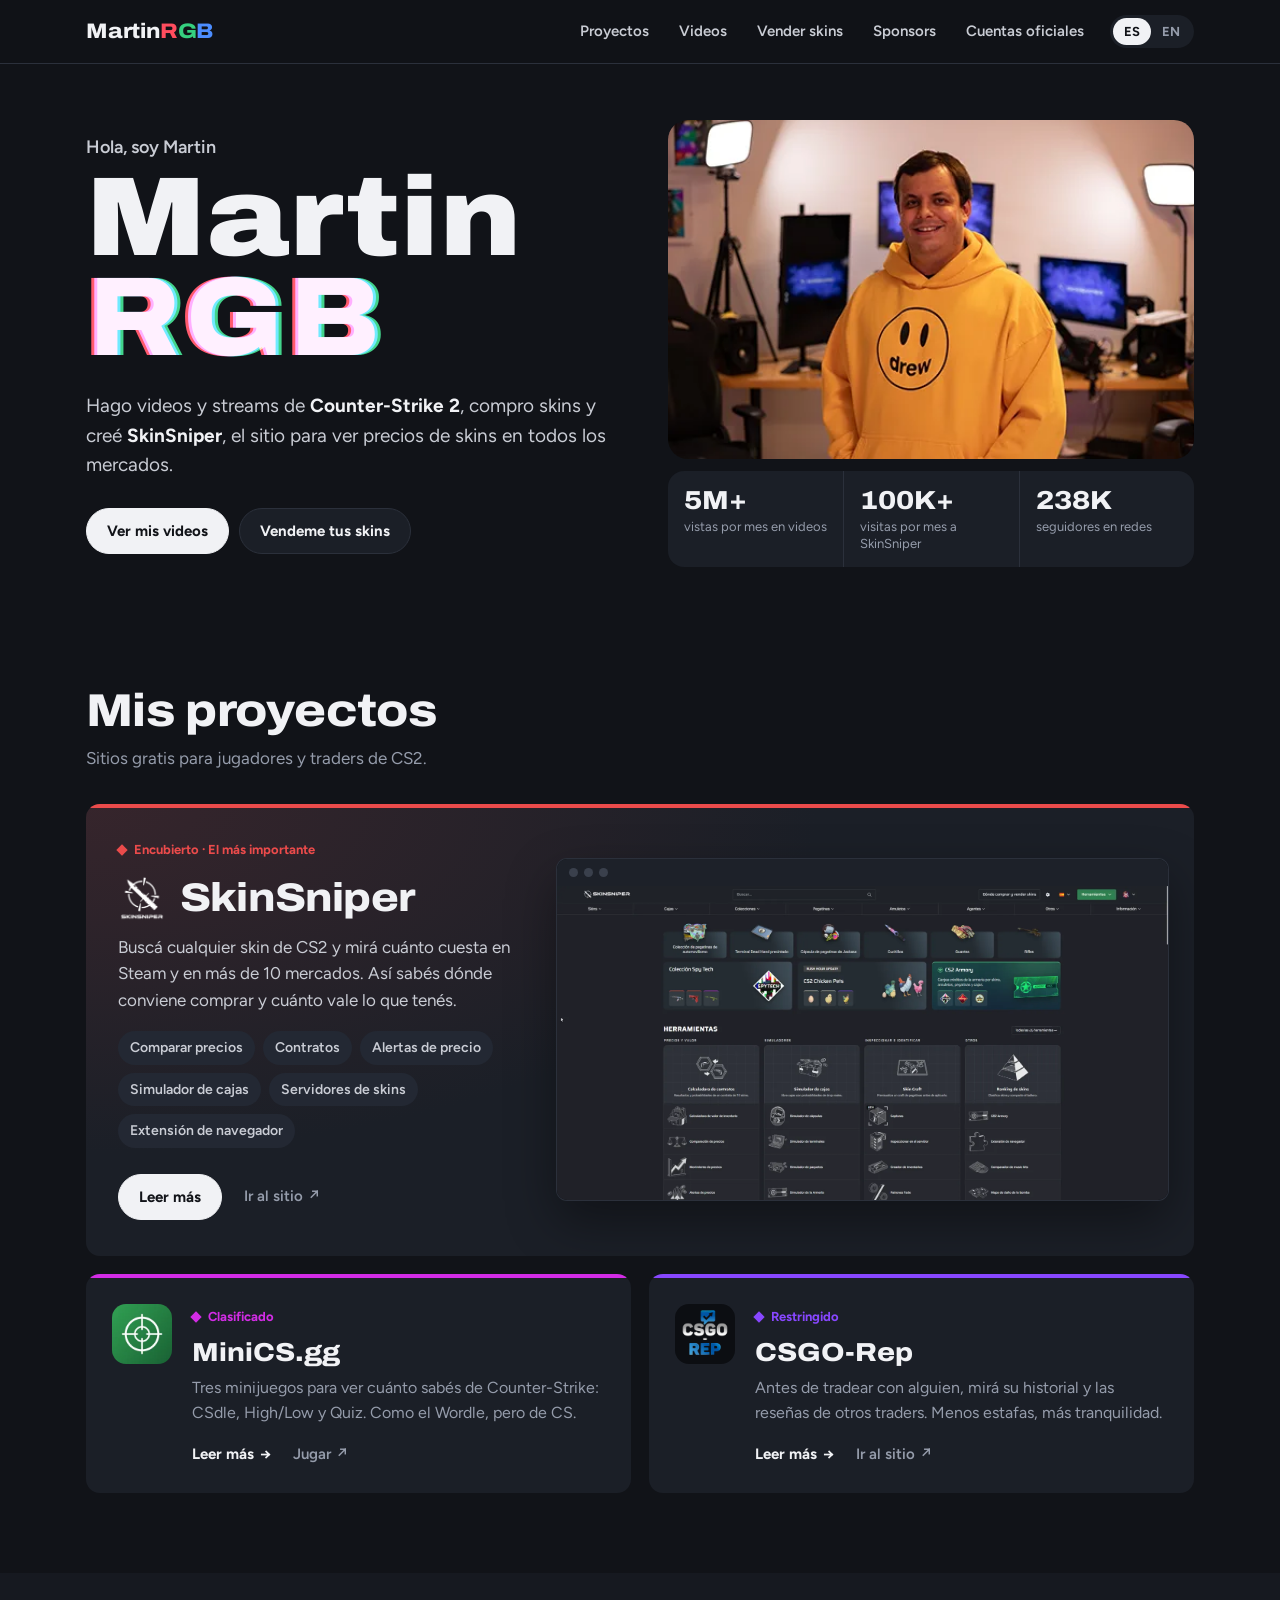
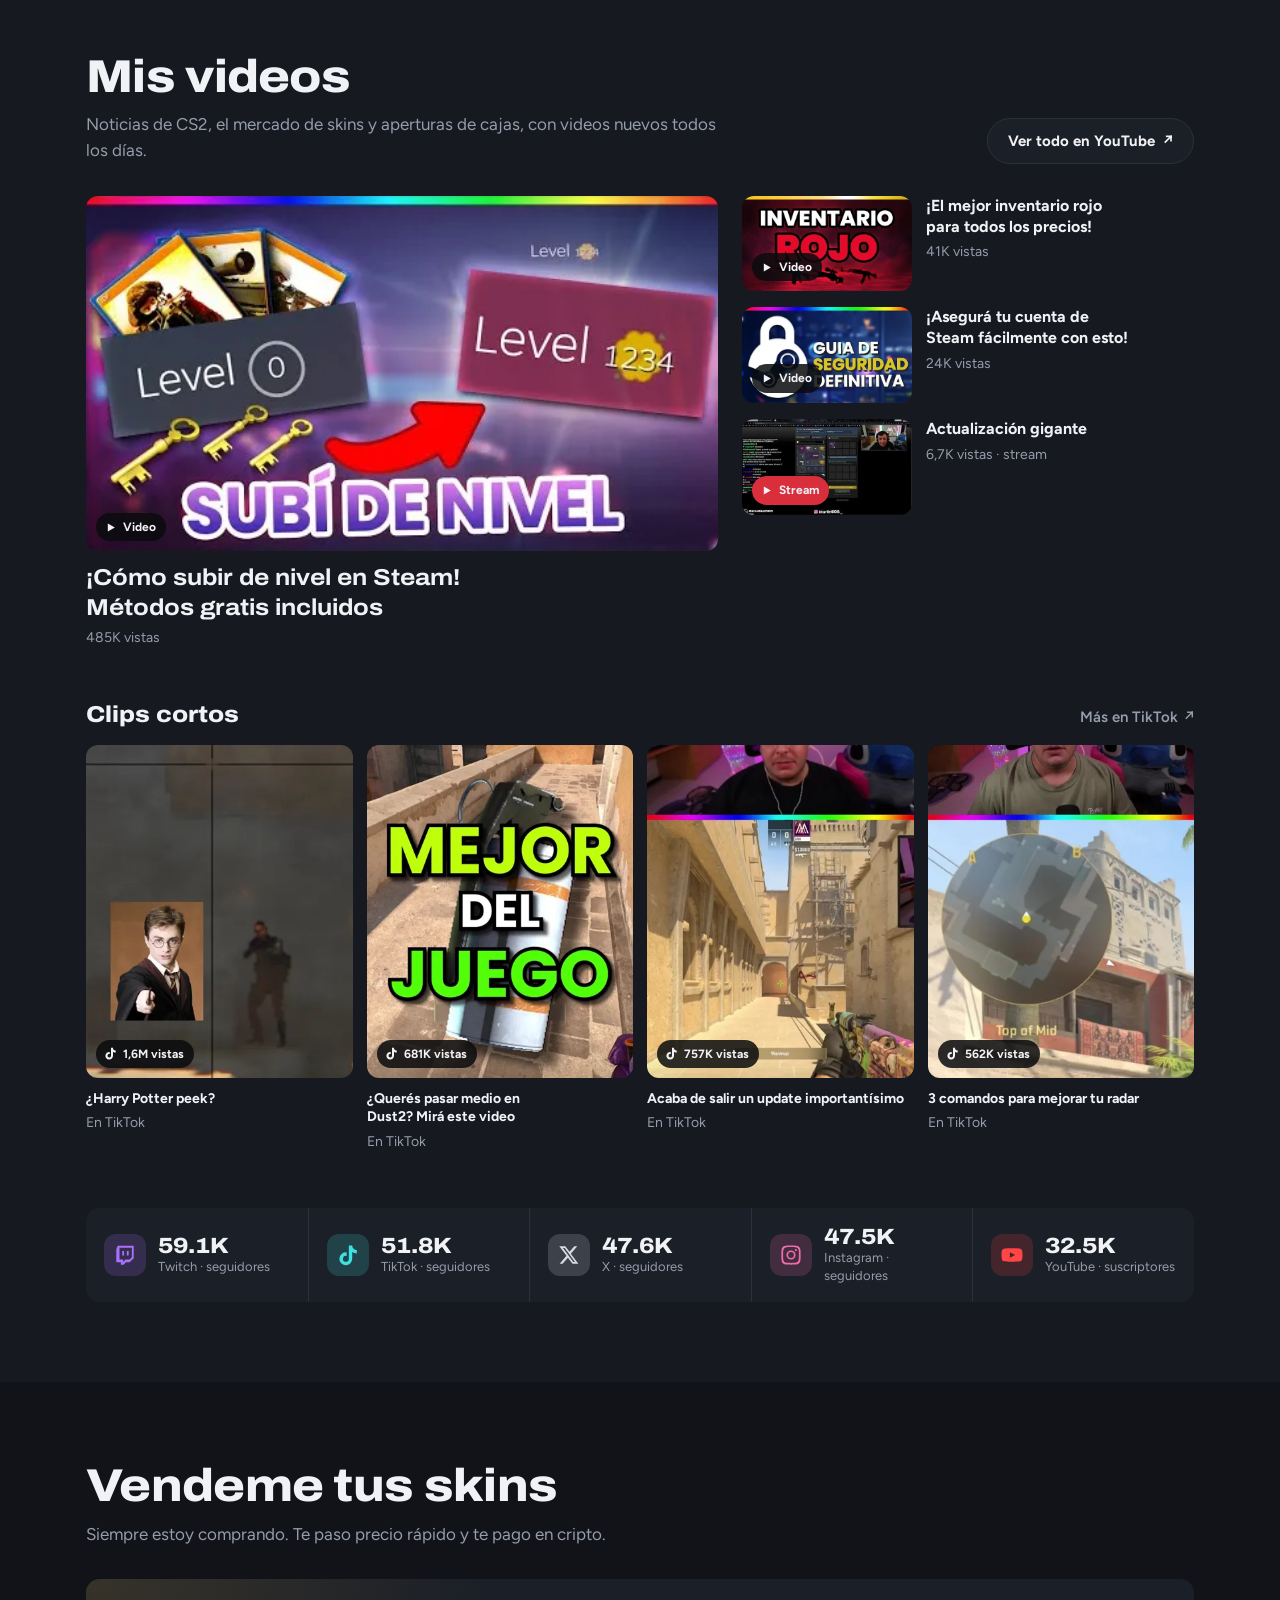
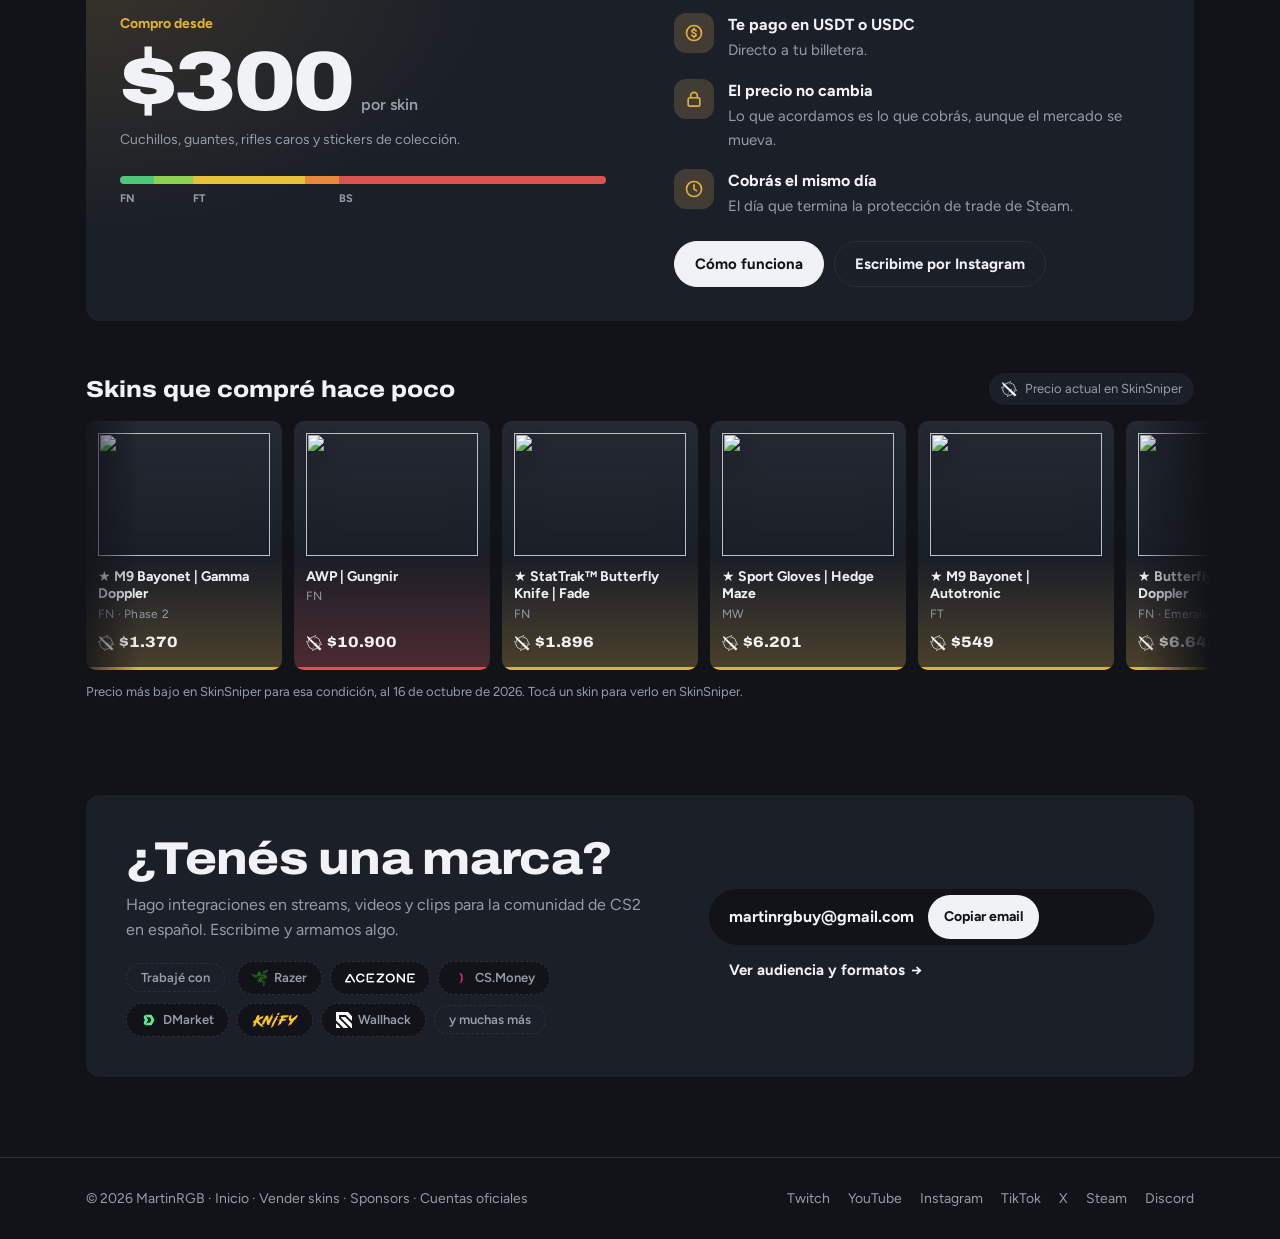
==== index.html @ 9e2c7e98 "Add files via upload" ====
<!doctype html>
<html lang="es">
<head>
<meta charset="utf-8">
<meta name="viewport" content="width=device-width, initial-scale=1, viewport-fit=cover">
<title>MartinRGB</title>
<meta name="title-en" content="MartinRGB">
<link rel="preconnect" href="https://fonts.googleapis.com">
<link rel="preconnect" href="https://fonts.gstatic.com" crossorigin>
<link rel="stylesheet" href="https://fonts.googleapis.com/css2?family=Archivo:wdth,wght@100..125,600..900&family=Figtree:wght@400;500;600;700&display=swap">
<link rel="stylesheet" href="assets/site.css">
<meta name="description" content="MartinRGB: creador de contenido de CS2, fundador de SkinSniper y comprador de skins.">
<link rel="icon" href="favicon.svg" type="image/svg+xml">
<meta property="og:title" content="MartinRGB">
<meta property="og:description" content="MartinRGB: creador de contenido de CS2, fundador de SkinSniper y comprador de skins.">
<meta property="og:image" content="https://martinrgb.com/img/og.jpg">
<meta property="og:type" content="website">
<meta name="theme-color" content="#111318">
</head>
<body>
<header class="site">
  <div class="wrap bar">
    <a class="logo" href="#top" aria-label="MartinRGB"><span>Martin</span><span>R</span><span>G</span><span>B</span></a>
    <nav class="menu" id="menu" aria-label="Menu"><a href="#proyectos"><span class="es">Proyectos</span><span class="en">Projects</span></a><a href="#videos"><span class="es">Videos</span><span class="en">Videos</span></a><a href="vender-skins.html"><span class="es">Vender skins</span><span class="en">Sell skins</span></a><a href="sponsors.html">Sponsors</a><a href="cuentas-oficiales.html"><span class="es">Cuentas oficiales</span><span class="en">Official accounts</span></a></nav>
    <div class="lang" role="group" aria-label="Idioma / Language"><button type="button" data-set="es" aria-pressed="true">ES</button><button type="button" data-set="en" aria-pressed="false">EN</button></div>
    <button type="button" class="burger" aria-controls="menu" aria-expanded="false" aria-label="Menu"><svg viewBox="0 0 24 24" fill="none" stroke="currentColor" stroke-width="2" stroke-linecap="round"><path d="M4 7h16M4 12h16M4 17h16"/></svg></button>
  </div>
</header>
<main id="top">

<div class="wrap hero">
  <div>
    <p class="hello"><span class="es">Hola, soy Martin</span><span class="en">Hi, I&rsquo;m Martin</span></p>
    <h1>Martin<span class="rgb" data-t="RGB">RGB</span></h1>
    <p class="intro"><span class="es">Hago videos y streams de <strong>Counter-Strike 2</strong>, compro skins y creé <strong>SkinSniper</strong>, el sitio para ver precios de skins en todos los mercados.</span><span class="en">I make <strong>Counter-Strike 2</strong> videos and streams, buy skins, and created <strong>SkinSniper</strong>, the site to check skin prices across every marketplace.</span></p>
    <div class="cta">
      <a class="btn primary" href="#videos"><span class="es">Ver mis videos</span><span class="en">Watch my videos</span></a>
      <a class="btn" href="vender-skins.html"><span class="es">Vendeme tus skins</span><span class="en">Sell me your skins</span></a>
    </div>
  </div>
  <div class="photo">
    <img src="img/martin.webp" alt="Martin" width="489" height="339">
    <div class="photo-stats">
      <div><b data-count="monthlyViews" data-plus>5M+</b><span><span class="es">vistas por mes en videos</span><span class="en">video views a month</span></span></div>
      <div><b data-count="monthlyVisits" data-plus>100K+</b><span><span class="es">visitas por mes a SkinSniper</span><span class="en">SkinSniper visits a month</span></span></div>
      <div><b data-count="total">238K</b><span><span class="es">seguidores en redes</span><span class="en">followers on socials</span></span></div>
    </div>
  </div>
</div>

<section id="proyectos">
  <div class="wrap">
    <div class="sec-head"><div><h2><span class="es">Mis proyectos</span><span class="en">My projects</span></h2><p><span class="es">Sitios gratis para jugadores y traders de CS2.</span><span class="en">Free sites for CS2 players and traders.</span></p></div></div>
    <div class="projects">
      <article class="item featured">
        <div class="copy">
          <span class="rarity"><span class="es">Encubierto · El más importante</span><span class="en">Covert · The big one</span></span>
          <div class="head"><img src="img/skinsniper-logo.webp" alt="" width="48" height="48"><h3>SkinSniper</h3></div>
          <p><span class="es">Buscá cualquier skin de CS2 y mirá cuánto cuesta en Steam y en más de 10 mercados. Así sabés dónde conviene comprar y cuánto vale lo que tenés.</span><span class="en">Look up any CS2 skin and see what it costs on Steam and 10+ marketplaces. Know where to buy and what your items are worth.</span></p>
          <ul class="chips">
            <li><span class="es">Comparar precios</span><span class="en">Compare prices</span></li>
            <li><span class="es">Contratos</span><span class="en">Trade-ups</span></li>
            <li><span class="es">Alertas de precio</span><span class="en">Price alerts</span></li>
            <li><span class="es">Simulador de cajas</span><span class="en">Case simulator</span></li>
            <li><span class="es">Servidores de skins</span><span class="en">Skin servers</span></li>
            <li><span class="es">Extensión de navegador</span><span class="en">Browser extension</span></li>
          </ul>
          <div class="links">
            <a class="btn primary" href="skinsniper.html"><span class="es">Leer más</span><span class="en">Read more</span></a>
            <a class="go dim" href="https://skinsniper.com" target="_blank" rel="noopener"><span class="es">Ir al sitio</span><span class="en">Visit site</span> ↗</a>
          </div>
        </div>
        <div class="shot"><div class="frame"><div class="dots"><i></i><i></i><i></i></div><img src="img/skinsniper-home.webp" alt="SkinSniper" width="1600" height="823"></div></div>
      </article>
      <div class="pair">
        <article class="item small classified">
          <div class="icon"><img src="img/minics-logo.webp" alt="MiniCS"></div>
          <div>
            <span class="rarity"><span class="es">Clasificado</span><span class="en">Classified</span></span>
            <h3>MiniCS.gg</h3>
            <p><span class="es">Tres minijuegos para ver cuánto sabés de Counter-Strike: CSdle, High/Low y Quiz. Como el Wordle, pero de CS.</span><span class="en">Three minigames to test how well you know Counter-Strike: CSdle, High/Low and Quiz. Like Wordle, but for CS.</span></p>
            <div class="links"><a class="go" href="minics.html"><span class="es">Leer más</span><span class="en">Read more</span> →</a><a class="go dim" href="https://minics.gg" target="_blank" rel="noopener"><span class="es">Jugar</span><span class="en">Play</span> ↗</a></div>
          </div>
        </article>
        <article class="item small restricted">
          <div class="icon dark"><img src="img/csgorep-logo.webp" alt="CSGO-Rep"></div>
          <div>
            <span class="rarity"><span class="es">Restringido</span><span class="en">Restricted</span></span>
            <h3>CSGO-Rep</h3>
            <p><span class="es">Antes de tradear con alguien, mirá su historial y las reseñas de otros traders. Menos estafas, más tranquilidad.</span><span class="en">Before trading with someone, check their history and reviews from other traders. Fewer scams, more peace of mind.</span></p>
            <div class="links"><a class="go" href="csgo-rep.html"><span class="es">Leer más</span><span class="en">Read more</span> →</a><a class="go dim" href="https://csgo-rep.com" target="_blank" rel="noopener"><span class="es">Ir al sitio</span><span class="en">Visit site</span> ↗</a></div>
          </div>
        </article>
      </div>
    </div>
  </div>
</section>

<section id="videos" class="band">
  <div class="wrap">
    <div class="sec-head">
      <div><h2><span class="es">Mis videos</span><span class="en">My videos</span></h2><p><span class="es">Noticias de CS2, el mercado de skins y aperturas de cajas, con videos nuevos todos los días.</span><span class="en">CS2 news, the skin market and case openings, with new videos every day.</span></p></div>
      <a class="btn" href="https://youtube.com/@MartinRGB" target="_blank" rel="noopener"><span class="es">Ver todo en YouTube</span><span class="en">See all on YouTube</span> ↗</a>
    </div>
    <div class="videos">
      <a class="video big" href="https://www.youtube.com/watch?v=3_t7EkHR9UE" target="_blank" rel="noopener">
  <div class="thumb"><img src="img/videos/3_t7EkHR9UE.webp" alt="" loading="lazy"><span class="play"><svg viewBox="0 0 24 24" aria-hidden="true"><path d="M7 4.5v15l13-7.5z"/></svg><span class="es">Video</span><span class="en">Video</span></span></div>
  <div><h3><span class="es">¡Cómo subir de nivel en Steam! Métodos gratis incluidos</span><span class="en">How to level up on Steam! Free methods included</span></h3><div class="meta"><span class="es">485K vistas</span><span class="en">485K views</span></div></div>
</a>
      <div class="vlist">
        <a class="video" href="https://www.youtube.com/watch?v=ogH5IRtcX2U" target="_blank" rel="noopener">
  <div class="thumb"><img src="img/videos/ogH5IRtcX2U.webp" alt="" loading="lazy"><span class="play"><svg viewBox="0 0 24 24" aria-hidden="true"><path d="M7 4.5v15l13-7.5z"/></svg><span class="es">Video</span><span class="en">Video</span></span></div>
  <div><h3><span class="es">¡El mejor inventario rojo para todos los precios!</span><span class="en">The best red inventory for every budget!</span></h3><div class="meta"><span class="es">41K vistas</span><span class="en">41K views</span></div></div>
</a>
        <a class="video" href="https://www.youtube.com/watch?v=T8ytL6RUuYA" target="_blank" rel="noopener">
  <div class="thumb"><img src="img/videos/T8ytL6RUuYA.webp" alt="" loading="lazy"><span class="play"><svg viewBox="0 0 24 24" aria-hidden="true"><path d="M7 4.5v15l13-7.5z"/></svg><span class="es">Video</span><span class="en">Video</span></span></div>
  <div><h3><span class="es">¡Asegurá tu cuenta de Steam fácilmente con esto!</span><span class="en">Secure your Steam account easily with this!</span></h3><div class="meta"><span class="es">24K vistas</span><span class="en">24K views</span></div></div>
</a>
        <a class="video" href="https://www.youtube.com/watch?v=Z_g3XoLuF-o" target="_blank" rel="noopener">
  <div class="thumb"><img src="img/videos/Z_g3XoLuF-o.webp" alt="" loading="lazy"><span class="play live"><svg viewBox="0 0 24 24" aria-hidden="true"><path d="M7 4.5v15l13-7.5z"/></svg><span class="es">Stream</span><span class="en">Stream</span></span></div>
  <div><h3><span class="es">Actualización gigante</span><span class="en">Giant update</span></h3><div class="meta"><span class="es">6,7K vistas · stream</span><span class="en">6.7K views · stream</span></div></div>
</a>
      </div>
    </div>
    <div class="subhead"><h3><span class="es">Clips cortos</span><span class="en">Short clips</span></h3><a class="go dim" href="https://tiktok.com/@martinrgb" target="_blank" rel="noopener"><span class="es">Más en TikTok</span><span class="en">More on TikTok</span> ↗</a></div>
    <div class="shorts">
      <a class="video short" href="https://www.tiktok.com/@martinrgb/video/7583788161352961336" target="_blank" rel="noopener">
  <div class="thumb"><img src="img/tiktok/7583788161352961336.webp" alt="" loading="lazy"><span class="play"><svg viewBox="0 0 24 24" aria-hidden="true"><path d="M16.6 1.5h-3.7v14.6a3.2 3.2 0 1 1-2.3-3.1V9.2a7 7 0 1 0 6 6.9V8.7a8.5 8.5 0 0 0 5 1.6V6.6a5 5 0 0 1-5-5.1Z"/></svg><span class="es">1,6M vistas</span><span class="en">1.6M views</span></span></div>
  <div><h3><span class="es">¿Harry Potter peek?</span><span class="en">Harry Potter peek?</span></h3><div class="meta"><span class="es">En TikTok</span><span class="en">On TikTok</span></div></div>
</a>
      <a class="video short" href="https://www.tiktok.com/@martinrgb/video/7368599898238782726" target="_blank" rel="noopener">
  <div class="thumb"><img src="img/tiktok/7368599898238782726.webp" alt="" loading="lazy"><span class="play"><svg viewBox="0 0 24 24" aria-hidden="true"><path d="M16.6 1.5h-3.7v14.6a3.2 3.2 0 1 1-2.3-3.1V9.2a7 7 0 1 0 6 6.9V8.7a8.5 8.5 0 0 0 5 1.6V6.6a5 5 0 0 1-5-5.1Z"/></svg><span class="es">681K vistas</span><span class="en">681K views</span></span></div>
  <div><h3><span class="es">¿Querés pasar medio en Dust2? Mirá este video</span><span class="en">Want to cross mid on Dust2? Watch this</span></h3><div class="meta"><span class="es">En TikTok</span><span class="en">On TikTok</span></div></div>
</a>
      <a class="video short" href="https://www.tiktok.com/@martinrgb/video/7618745152961580296" target="_blank" rel="noopener">
  <div class="thumb"><img src="img/tiktok/7618745152961580296.webp" alt="" loading="lazy"><span class="play"><svg viewBox="0 0 24 24" aria-hidden="true"><path d="M16.6 1.5h-3.7v14.6a3.2 3.2 0 1 1-2.3-3.1V9.2a7 7 0 1 0 6 6.9V8.7a8.5 8.5 0 0 0 5 1.6V6.6a5 5 0 0 1-5-5.1Z"/></svg><span class="es">757K vistas</span><span class="en">757K views</span></span></div>
  <div><h3><span class="es">Acaba de salir un update importantísimo</span><span class="en">A huge update just dropped</span></h3><div class="meta"><span class="es">En TikTok</span><span class="en">On TikTok</span></div></div>
</a>
      <a class="video short" href="https://www.tiktok.com/@martinrgb/video/7621624946015440146" target="_blank" rel="noopener">
  <div class="thumb"><img src="img/tiktok/7621624946015440146.webp" alt="" loading="lazy"><span class="play"><svg viewBox="0 0 24 24" aria-hidden="true"><path d="M16.6 1.5h-3.7v14.6a3.2 3.2 0 1 1-2.3-3.1V9.2a7 7 0 1 0 6 6.9V8.7a8.5 8.5 0 0 0 5 1.6V6.6a5 5 0 0 1-5-5.1Z"/></svg><span class="es">562K vistas</span><span class="en">562K views</span></span></div>
  <div><h3><span class="es">3 comandos para mejorar tu radar</span><span class="en">3 commands to improve your radar</span></h3><div class="meta"><span class="es">En TikTok</span><span class="en">On TikTok</span></div></div>
</a>
    </div>
    <div class="socials">
      <a class="social twitch" href="https://twitch.tv/martinrgb" target="_blank" rel="noopener"><span class="badge"><svg viewBox="0 0 24 24" aria-hidden="true"><path d="M4 2 2.5 6v14h5v2.5h3L13 20h4l4.5-4.5V2H4Zm15.5 12.5L17 17h-4.5L10 19.5V17H6V4h13.5v10.5ZM16 7.5h-2v5h2v-5Zm-5 0H9v5h2v-5Z"/></svg></span><div><b data-count="twitch">59.1K</b><span>Twitch · <span class="es">seguidores</span><span class="en">followers</span></span></div></a>
      <a class="social tt" href="https://tiktok.com/@martinrgb" target="_blank" rel="noopener"><span class="badge"><svg viewBox="0 0 24 24" aria-hidden="true"><path d="M16.6 1.5h-3.7v14.6a3.2 3.2 0 1 1-2.3-3.1V9.2a7 7 0 1 0 6 6.9V8.7a8.5 8.5 0 0 0 5 1.6V6.6a5 5 0 0 1-5-5.1Z"/></svg></span><div><b data-count="tiktok">51.8K</b><span>TikTok · <span class="es">seguidores</span><span class="en">followers</span></span></div></a>
      <a class="social x" href="https://x.com/Martin_RGB" target="_blank" rel="noopener"><span class="badge"><svg viewBox="0 0 24 24" aria-hidden="true"><path d="M17.8 2.5h3.2l-7 8 8.2 11h-6.4l-5-6.6-5.8 6.6H1.8l7.5-8.6L1.4 2.5H8l4.6 6 5.2-6Zm-1.1 17h1.8L7.3 4.3H5.4l11.3 15.2Z"/></svg></span><div><b data-count="x">47.6K</b><span>X · <span class="es">seguidores</span><span class="en">followers</span></span></div></a>
      <a class="social ig" href="https://instagram.com/martinrgb_" target="_blank" rel="noopener"><span class="badge"><svg viewBox="0 0 24 24" aria-hidden="true"><path d="M12 7a5 5 0 1 0 0 10 5 5 0 0 0 0-10Zm0 8.2a3.2 3.2 0 1 1 0-6.4 3.2 3.2 0 0 1 0 6.4ZM17.3 5.4a1.2 1.2 0 1 0 0 2.4 1.2 1.2 0 0 0 0-2.4ZM12 1.5c-2.9 0-3.2 0-4.3.1C3.4 1.8 1.8 3.4 1.6 7.7 1.5 8.8 1.5 9.1 1.5 12s0 3.2.1 4.3c.2 4.3 1.8 5.9 6.1 6.1 1.1.1 1.4.1 4.3.1s3.2 0 4.3-.1c4.3-.2 5.9-1.8 6.1-6.1.1-1.1.1-1.4.1-4.3s0-3.2-.1-4.3c-.2-4.3-1.8-5.9-6.1-6.1-1.1-.1-1.4-.1-4.3-.1Zm0 1.9c2.8 0 3.1 0 4.2.1 2.9.1 4.2 1.5 4.3 4.3.1 1.1.1 1.4.1 4.2s0 3.1-.1 4.2c-.1 2.8-1.4 4.2-4.3 4.3-1.1.1-1.4.1-4.2.1s-3.1 0-4.2-.1c-2.9-.1-4.2-1.5-4.3-4.3-.1-1.1-.1-1.4-.1-4.2s0-3.1.1-4.2C3.6 4.9 5 3.6 7.8 3.5c1.1-.1 1.4-.1 4.2-.1Z"/></svg></span><div><b data-count="instagram">47.5K</b><span>Instagram · <span class="es">seguidores</span><span class="en">followers</span></span></div></a>
      <a class="social yt" href="https://youtube.com/@MartinRGB" target="_blank" rel="noopener"><span class="badge"><svg viewBox="0 0 24 24" aria-hidden="true"><path d="M23 7.2a3 3 0 0 0-2.1-2.1C19 4.6 12 4.6 12 4.6s-7 0-8.9.5A3 3 0 0 0 1 7.2 31 31 0 0 0 .5 12a31 31 0 0 0 .5 4.8 3 3 0 0 0 2.1 2.1c1.9.5 8.9.5 8.9.5s7 0 8.9-.5a3 3 0 0 0 2.1-2.1 31 31 0 0 0 .5-4.8 31 31 0 0 0-.5-4.8ZM9.7 15.1V8.9l5.8 3.1-5.8 3.1Z"/></svg></span><div><b data-count="youtube">32.5K</b><span>YouTube · <span class="es">suscriptores</span><span class="en">subscribers</span></span></div></a>
    </div>
  </div>
</section>

<section id="skins">
  <div class="wrap">
    <div class="sec-head">
      <div><h2><span class="es">Vendeme tus skins</span><span class="en">Sell me your skins</span></h2><p><span class="es">Siempre estoy comprando. Te paso precio rápido y te pago en cripto.</span><span class="en">I&rsquo;m always buying. Quick quote, paid in crypto.</span></p></div>
    </div>
    <div class="trade">
      <div class="left">
        <div class="offer-label"><span class="es">Compro desde</span><span class="en">I buy from</span></div>
        <div class="min">$300<small><span class="es">por skin</span><span class="en">per skin</span></small></div>
        <p class="note"><span class="es">Cuchillos, guantes, rifles caros y stickers de colección.</span><span class="en">Knives, gloves, high-end rifles and rare stickers.</span></p>
        <div class="wear" aria-hidden="true">
          <div class="scale"><i></i><i></i><i></i><i></i><i></i></div>
          <div class="labels"><span>FN</span><span></span><span>FT</span><span></span><span>BS</span></div>
        </div>
      </div>
      <div class="right">
        <ul class="terms">
          <li><span class="ic"><svg viewBox="0 0 24 24"><circle cx="12" cy="12" r="9"/><path d="M14.5 9.5c-.4-1-1.4-1.5-2.5-1.5-1.5 0-2.5.8-2.5 2s1 1.7 2.5 2 2.5.8 2.5 2-1 2-2.5 2c-1.1 0-2.1-.5-2.5-1.5M12 6.5V8m0 8v1.5"/></svg></span><div><b><span class="es">Te pago en USDT o USDC</span><span class="en">Paid in USDT or USDC</span></b><span><span class="es">Directo a tu billetera.</span><span class="en">Straight to your wallet.</span></span></div></li>
          <li><span class="ic"><svg viewBox="0 0 24 24"><rect x="5" y="10.5" width="14" height="10" rx="2"/><path d="M8 10.5V8a4 4 0 0 1 8 0v2.5"/></svg></span><div><b><span class="es">El precio no cambia</span><span class="en">The price is locked</span></b><span><span class="es">Lo que acordamos es lo que cobrás, aunque el mercado se mueva.</span><span class="en">What we agree is what you get, even if the market moves.</span></span></div></li>
          <li><span class="ic"><svg viewBox="0 0 24 24"><circle cx="12" cy="12" r="9"/><path d="M12 7v5l3 2"/></svg></span><div><b><span class="es">Cobrás el mismo día</span><span class="en">Paid the same day</span></b><span><span class="es">El día que termina la protección de trade de Steam.</span><span class="en">The day Steam&rsquo;s trade protection ends.</span></span></div></li>
        </ul>
        <div class="cta">
          <a class="btn primary" href="vender-skins.html"><span class="es">Cómo funciona</span><span class="en">How it works</span></a>
          <a class="btn" href="https://instagram.com/martinrgb_" target="_blank" rel="noopener"><span class="es">Escribime por Instagram</span><span class="en">DM me on Instagram</span></a>
        </div>
      </div>
    </div>

    <div class="subhead"><h3><span class="es">Skins que compré hace poco</span><span class="en">Skins I bought recently</span></h3><span class="example-note"><img src="img/ss-mark.webp" alt="" class="ss-mini"><span class="es">Precio actual en SkinSniper</span><span class="en">Current SkinSniper price</span></span></div>
    <div class="carousel" aria-label="Skins"><div class="track"><a class="skin gold" href="https://skinsniper.com/skins/m9-bayonet-gamma-doppler?phase=Phase%202" target="_blank" rel="noopener"><div class="pic"><img src="img/bought/00-m9-bayonet-gamma-doppler-phase2.webp" alt="" loading="lazy"></div><div class="info"><b>★ M9 Bayonet | Gamma Doppler</b><small>FN · Phase 2</small><div class="price"><img src="img/ss-mark.webp" alt="SkinSniper" class="ss-mini"><span class="es">$1.370</span><span class="en">$1,370</span></div></div></a><a class="skin covert" href="https://skinsniper.com/skins/awp-gungnir" target="_blank" rel="noopener"><div class="pic"><img src="img/bought/01-awp-gungnir.webp" alt="" loading="lazy"></div><div class="info"><b>AWP | Gungnir</b><small>FN</small><div class="price"><img src="img/ss-mark.webp" alt="SkinSniper" class="ss-mini"><span class="es">$10.900</span><span class="en">$10,900</span></div></div></a><a class="skin gold" href="https://skinsniper.com/skins/butterfly-knife-fade" target="_blank" rel="noopener"><div class="pic"><img src="img/bought/02-butterfly-knife-fade.webp" alt="" loading="lazy"></div><div class="info"><b>★ StatTrak™ Butterfly Knife | Fade</b><small>FN</small><div class="price"><img src="img/ss-mark.webp" alt="SkinSniper" class="ss-mini"><span class="es">$1.896</span><span class="en">$1,896</span></div></div></a><a class="skin gold" href="https://skinsniper.com/skins/sport-gloves-hedge-maze" target="_blank" rel="noopener"><div class="pic"><img src="img/bought/03-sport-gloves-hedge-maze.webp" alt="" loading="lazy"></div><div class="info"><b>★ Sport Gloves | Hedge Maze</b><small>MW</small><div class="price"><img src="img/ss-mark.webp" alt="SkinSniper" class="ss-mini"><span class="es">$6.201</span><span class="en">$6,201</span></div></div></a><a class="skin gold" href="https://skinsniper.com/skins/m9-bayonet-autotronic" target="_blank" rel="noopener"><div class="pic"><img src="img/bought/04-m9-bayonet-autotronic.webp" alt="" loading="lazy"></div><div class="info"><b>★ M9 Bayonet | Autotronic</b><small>FT</small><div class="price"><img src="img/ss-mark.webp" alt="SkinSniper" class="ss-mini"><span class="es">$549</span><span class="en">$549</span></div></div></a><a class="skin gold" href="https://skinsniper.com/skins/butterfly-knife-gamma-doppler?phase=Emerald" target="_blank" rel="noopener"><div class="pic"><img src="img/bought/05-butterfly-knife-gamma-doppler-emerald.webp" alt="" loading="lazy"></div><div class="info"><b>★ Butterfly Knife | Gamma Doppler</b><small>FN · Emerald</small><div class="price"><img src="img/ss-mark.webp" alt="SkinSniper" class="ss-mini"><span class="es">$6.648</span><span class="en">$6,648</span></div></div></a><a class="skin gold" href="https://skinsniper.com/skins/sport-gloves-slingshot" target="_blank" rel="noopener"><div class="pic"><img src="img/bought/06-sport-gloves-slingshot.webp" alt="" loading="lazy"></div><div class="info"><b>★ Sport Gloves | Slingshot</b><small>FT</small><div class="price"><img src="img/ss-mark.webp" alt="SkinSniper" class="ss-mini"><span class="es">$277</span><span class="en">$277</span></div></div></a><a class="skin gold" href="https://skinsniper.com/skins/sport-gloves-occult" target="_blank" rel="noopener"><div class="pic"><img src="img/bought/07-sport-gloves-occult.webp" alt="" loading="lazy"></div><div class="info"><b>★ Sport Gloves | Occult</b><small>FN</small><div class="price"><img src="img/ss-mark.webp" alt="SkinSniper" class="ss-mini"><span class="es">$1.699</span><span class="en">$1,699</span></div></div></a><a class="skin gold" href="https://skinsniper.com/skins/skeleton-knife" target="_blank" rel="noopener"><div class="pic"><img src="img/bought/08-skeleton-knife.webp" alt="" loading="lazy"></div><div class="info"><b>★ Skeleton Knife</b><small>Vanilla</small><div class="price"><img src="img/ss-mark.webp" alt="SkinSniper" class="ss-mini"><span class="es">$189</span><span class="en">$189</span></div></div></a><a class="skin gold" href="https://skinsniper.com/skins/sport-gloves-vice" target="_blank" rel="noopener"><div class="pic"><img src="img/bought/09-sport-gloves-vice.webp" alt="" loading="lazy"></div><div class="info"><b>★ Sport Gloves | Vice</b><small>FT</small><div class="price"><img src="img/ss-mark.webp" alt="SkinSniper" class="ss-mini"><span class="es">$340</span><span class="en">$340</span></div></div></a><a class="skin gold" href="https://skinsniper.com/skins/butterfly-knife-fade" target="_blank" rel="noopener"><div class="pic"><img src="img/bought/10-butterfly-knife-fade.webp" alt="" loading="lazy"></div><div class="info"><b>★ Butterfly Knife | Fade</b><small>FN</small><div class="price"><img src="img/ss-mark.webp" alt="SkinSniper" class="ss-mini"><span class="es">$1.895</span><span class="en">$1,895</span></div></div></a><a class="skin covert" href="https://skinsniper.com/skins/ak-47-wild-lotus" target="_blank" rel="noopener"><div class="pic"><img src="img/bought/11-ak-47-wild-lotus.webp" alt="" loading="lazy"></div><div class="info"><b>AK-47 | Wild Lotus</b><small>WW</small><div class="price"><img src="img/ss-mark.webp" alt="SkinSniper" class="ss-mini"><span class="es">$4.490</span><span class="en">$4,490</span></div></div></a><a class="skin restricted" href="https://skinsniper.com/skins/desert-eagle-blaze" target="_blank" rel="noopener"><div class="pic"><img src="img/bought/12-desert-eagle-blaze.webp" alt="" loading="lazy"></div><div class="info"><b>Desert Eagle | Blaze</b><small>FN</small><div class="price"><img src="img/ss-mark.webp" alt="SkinSniper" class="ss-mini"><span class="es">$535</span><span class="en">$535</span></div></div></a><a class="skin gold" href="https://skinsniper.com/skins/hand-wraps-slaughter" target="_blank" rel="noopener"><div class="pic"><img src="img/bought/13-hand-wraps-slaughter.webp" alt="" loading="lazy"></div><div class="info"><b>★ Hand Wraps | Slaughter</b><small>FT</small><div class="price"><img src="img/ss-mark.webp" alt="SkinSniper" class="ss-mini"><span class="es">$418</span><span class="en">$418</span></div></div></a><a class="skin gold" href="https://skinsniper.com/skins/m9-bayonet-doppler?phase=Phase%203" target="_blank" rel="noopener"><div class="pic"><img src="img/bought/14-m9-bayonet-doppler-phase3.webp" alt="" loading="lazy"></div><div class="info"><b>★ M9 Bayonet | Doppler</b><small>FN · Phase 3</small><div class="price"><img src="img/ss-mark.webp" alt="SkinSniper" class="ss-mini"><span class="es">$784</span><span class="en">$784</span></div></div></a><a class="skin gold" href="https://skinsniper.com/skins/skeleton-knife-doppler?phase=Ruby" target="_blank" rel="noopener"><div class="pic"><img src="img/bought/15-skeleton-knife-doppler-ruby.webp" alt="" loading="lazy"></div><div class="info"><b>★ Skeleton Knife | Doppler</b><small>FN · Ruby</small><div class="price"><img src="img/ss-mark.webp" alt="SkinSniper" class="ss-mini"><span class="es">$1.966</span><span class="en">$1,966</span></div></div></a><a class="skin gold" href="https://skinsniper.com/skins/sport-gloves-superconductor" target="_blank" rel="noopener"><div class="pic"><img src="img/bought/16-sport-gloves-superconductor.webp" alt="" loading="lazy"></div><div class="info"><b>★ Sport Gloves | Superconductor</b><small>WW</small><div class="price"><img src="img/ss-mark.webp" alt="SkinSniper" class="ss-mini"><span class="es">$1.100</span><span class="en">$1,100</span></div></div></a><a class="skin gold" href="https://skinsniper.com/skins/m9-bayonet-tiger-tooth" target="_blank" rel="noopener"><div class="pic"><img src="img/bought/17-m9-bayonet-tiger-tooth.webp" alt="" loading="lazy"></div><div class="info"><b>★ M9 Bayonet | Tiger Tooth</b><small>FN</small><div class="price"><img src="img/ss-mark.webp" alt="SkinSniper" class="ss-mini"><span class="es">$541</span><span class="en">$541</span></div></div></a><a class="skin gold" href="https://skinsniper.com/skins/butterfly-knife-blue-steel" target="_blank" rel="noopener"><div class="pic"><img src="img/bought/18-butterfly-knife-blue-steel.webp" alt="" loading="lazy"></div><div class="info"><b>★ Butterfly Knife | Blue Steel</b><small>WW</small><div class="price"><img src="img/ss-mark.webp" alt="SkinSniper" class="ss-mini"><span class="es">$632</span><span class="en">$632</span></div></div></a><a class="skin gold" href="https://skinsniper.com/skins/sport-gloves-nocts" target="_blank" rel="noopener"><div class="pic"><img src="img/bought/19-sport-gloves-nocts.webp" alt="" loading="lazy"></div><div class="info"><b>★ Sport Gloves | Nocts</b><small>WW</small><div class="price"><img src="img/ss-mark.webp" alt="SkinSniper" class="ss-mini"><span class="es">$467</span><span class="en">$467</span></div></div></a><a class="skin gold" href="https://skinsniper.com/skins/skeleton-knife-doppler?phase=Black%20Pearl" target="_blank" rel="noopener"><div class="pic"><img src="img/bought/20-skeleton-knife-doppler-blackpearl.webp" alt="" loading="lazy"></div><div class="info"><b>★ Skeleton Knife | Doppler</b><small>FN · Black Pearl</small><div class="price"><img src="img/ss-mark.webp" alt="SkinSniper" class="ss-mini"><span class="es">$2.099</span><span class="en">$2,099</span></div></div></a><a class="skin gold" href="https://skinsniper.com/skins/karambit-freehand" target="_blank" rel="noopener"><div class="pic"><img src="img/bought/21-karambit-freehand.webp" alt="" loading="lazy"></div><div class="info"><b>★ StatTrak™ Karambit | Freehand</b><small>FN</small><div class="price"><img src="img/ss-mark.webp" alt="SkinSniper" class="ss-mini"><span class="es">$579</span><span class="en">$579</span></div></div></a><a class="skin gold" href="https://skinsniper.com/skins/stiletto-knife-fade" target="_blank" rel="noopener"><div class="pic"><img src="img/bought/22-stiletto-knife-fade.webp" alt="" loading="lazy"></div><div class="info"><b>★ Stiletto Knife | Fade</b><small>FN</small><div class="price"><img src="img/ss-mark.webp" alt="SkinSniper" class="ss-mini"><span class="es">$346</span><span class="en">$346</span></div></div></a><a class="skin gold" href="https://skinsniper.com/skins/butterfly-knife-gamma-doppler?phase=Phase%203" target="_blank" rel="noopener"><div class="pic"><img src="img/bought/23-butterfly-knife-gamma-doppler-phase3.webp" alt="" loading="lazy"></div><div class="info"><b>★ Butterfly Knife | Gamma Doppler</b><small>FN · Phase 3</small><div class="price"><img src="img/ss-mark.webp" alt="SkinSniper" class="ss-mini"><span class="es">$1.514</span><span class="en">$1,514</span></div></div></a><a class="skin gold" href="https://skinsniper.com/skins/driver-gloves-brocade-crane" target="_blank" rel="noopener"><div class="pic"><img src="img/bought/24-driver-gloves-brocade-crane.webp" alt="" loading="lazy"></div><div class="info"><b>★ Driver Gloves | Brocade Crane</b><small>FT</small><div class="price"><img src="img/ss-mark.webp" alt="SkinSniper" class="ss-mini"><span class="es">$149</span><span class="en">$149</span></div></div></a><a class="skin covert" href="https://skinsniper.com/skins/m4a1-s-fade" target="_blank" rel="noopener"><div class="pic"><img src="img/bought/25-m4a1-s-fade.webp" alt="" loading="lazy"></div><div class="info"><b>M4A1-S | Fade</b><small>FN</small><div class="price"><img src="img/ss-mark.webp" alt="SkinSniper" class="ss-mini"><span class="es">$149</span><span class="en">$149</span></div></div></a><a class="skin gold" href="https://skinsniper.com/skins/specialist-gloves-tiger-strike" target="_blank" rel="noopener"><div class="pic"><img src="img/bought/26-specialist-gloves-tiger-strike.webp" alt="" loading="lazy"></div><div class="info"><b>★ Specialist Gloves | Tiger Strike</b><small>FT</small><div class="price"><img src="img/ss-mark.webp" alt="SkinSniper" class="ss-mini"><span class="es">$128</span><span class="en">$128</span></div></div></a><a class="skin gold" href="https://skinsniper.com/skins/navaja-knife-doppler?phase=Ruby" target="_blank" rel="noopener"><div class="pic"><img src="img/bought/27-navaja-knife-doppler-ruby.webp" alt="" loading="lazy"></div><div class="info"><b>★ Navaja Knife | Doppler</b><small>FN · Ruby</small><div class="price"><img src="img/ss-mark.webp" alt="SkinSniper" class="ss-mini"><span class="es">$235</span><span class="en">$235</span></div></div></a><a class="skin gold" href="https://skinsniper.com/skins/navaja-knife-doppler?phase=Sapphire" target="_blank" rel="noopener"><div class="pic"><img src="img/bought/28-navaja-knife-doppler-sapphire.webp" alt="" loading="lazy"></div><div class="info"><b>★ Navaja Knife | Doppler</b><small>FN · Sapphire</small><div class="price"><img src="img/ss-mark.webp" alt="SkinSniper" class="ss-mini"><span class="es">$174</span><span class="en">$174</span></div></div></a><a class="skin gold" href="https://skinsniper.com/skins/skeleton-knife-marble-fade" target="_blank" rel="noopener"><div class="pic"><img src="img/bought/29-skeleton-knife-marble-fade.webp" alt="" loading="lazy"></div><div class="info"><b>★ Skeleton Knife | Marble Fade</b><small>FN</small><div class="price"><img src="img/ss-mark.webp" alt="SkinSniper" class="ss-mini"><span class="es">$309</span><span class="en">$309</span></div></div></a><a class="skin gold" href="https://skinsniper.com/skins/butterfly-knife-scorched" target="_blank" rel="noopener"><div class="pic"><img src="img/bought/30-butterfly-knife-scorched.webp" alt="" loading="lazy"></div><div class="info"><b>★ Butterfly Knife | Scorched</b><small>WW</small><div class="price"><img src="img/ss-mark.webp" alt="SkinSniper" class="ss-mini"><span class="es">$398</span><span class="en">$398</span></div></div></a><a class="skin gold" href="https://skinsniper.com/skins/specialist-gloves-fade" target="_blank" rel="noopener"><div class="pic"><img src="img/bought/31-specialist-gloves-fade.webp" alt="" loading="lazy"></div><div class="info"><b>★ Specialist Gloves | Fade</b><small>MW</small><div class="price"><img src="img/ss-mark.webp" alt="SkinSniper" class="ss-mini"><span class="es">$373</span><span class="en">$373</span></div></div></a><a class="skin gold" href="https://skinsniper.com/skins/butterfly-knife-lore" target="_blank" rel="noopener"><div class="pic"><img src="img/bought/32-butterfly-knife-lore.webp" alt="" loading="lazy"></div><div class="info"><b>★ Butterfly Knife | Lore</b><small>FT</small><div class="price"><img src="img/ss-mark.webp" alt="SkinSniper" class="ss-mini"><span class="es">$553</span><span class="en">$553</span></div></div></a><a class="skin gold" href="https://skinsniper.com/skins/stiletto-knife-slaughter" target="_blank" rel="noopener"><div class="pic"><img src="img/bought/33-stiletto-knife-slaughter.webp" alt="" loading="lazy"></div><div class="info"><b>★ Stiletto Knife | Slaughter</b><small>FN</small><div class="price"><img src="img/ss-mark.webp" alt="SkinSniper" class="ss-mini"><span class="es">$360</span><span class="en">$360</span></div></div></a></div></div>
    <p class="asof"><span class="es">Precio más bajo en SkinSniper para esa condición, al 16 de octubre de 2026. Tocá un skin para verlo en SkinSniper.</span><span class="en">Lowest SkinSniper price for that condition, as of 16 October 2026. Tap a skin to see it on SkinSniper.</span></p>
  </div>
</section>

<section id="contacto" style="padding-top:0">
  <div class="wrap">
    <div class="contact">
      <div>
        <h2><span class="es">¿Tenés una marca?</span><span class="en">Got a brand?</span></h2>
        <p><span class="es">Hago integraciones en streams, videos y clips para la comunidad de CS2 en español. Escribime y armamos algo.</span><span class="en">I do integrations in streams, videos and clips for the Spanish-speaking CS2 community. Email me and let&rsquo;s build something.</span></p>
        <div class="mini-logos"><small><span class="es">Trabajé con</span><span class="en">Worked with</span></small><span class="brand-mini" title="Razer"><img src="img/brands/razer.svg" alt="Razer">Razer</span><span class="brand-mini" title="Acezone"><img src="img/brands/acezone.svg" alt="Acezone"></span><span class="brand-mini" title="CS.Money"><img src="img/brands/csmoney.svg" alt="CS.Money">CS.Money</span><span class="brand-mini" title="DMarket"><img src="img/brands/dmarket.svg" alt="DMarket">DMarket</span><span class="brand-mini" title="Knify"><img src="img/brands/knify.svg" alt="Knify"></span><span class="brand-mini" title="Wallhack"><img src="img/brands/wallhack.svg" alt="Wallhack">Wallhack</span><small><span class="es">y muchas más</span><span class="en">and many more</span></small></div>
      </div>
      <div style="display:grid;gap:14px">
        <div class="mail"><span class="addr" id="email">martinrgbuy@gmail.com</span><button type="button" data-copy="email"><span class="es">Copiar email</span><span class="en">Copy email</span></button></div>
        <a class="go" href="sponsors.html"><span class="es">Ver audiencia y formatos</span><span class="en">See audience and formats</span> →</a>
      </div>
    </div>
  </div>
</section>

</main>
<footer class="site">
  <div class="wrap foot">
    <span>© 2026 MartinRGB · <a href="index.html"><span class="es">Inicio</span><span class="en">Home</span></a> · <a href="vender-skins.html"><span class="es">Vender skins</span><span class="en">Sell skins</span></a> · <a href="sponsors.html">Sponsors</a> · <a href="cuentas-oficiales.html"><span class="es">Cuentas oficiales</span><span class="en">Official accounts</span></a></span>
    <nav aria-label="Social"><a href="https://twitch.tv/martinrgb" target="_blank" rel="noopener">Twitch</a><a href="https://youtube.com/@MartinRGB" target="_blank" rel="noopener">YouTube</a><a href="https://instagram.com/martinrgb_" target="_blank" rel="noopener">Instagram</a><a href="https://tiktok.com/@martinrgb" target="_blank" rel="noopener">TikTok</a><a href="https://x.com/Martin_RGB" target="_blank" rel="noopener">X</a><a href="https://steamcommunity.com/profiles/76561198803770628/" target="_blank" rel="noopener">Steam</a><a href="https://martinrgb.info/discord" target="_blank" rel="noopener">Discord</a></nav>
  </div>
</footer>
<script src="assets/site.js"></script>
</body>
</html>
---- assets/site.css ----
/* MartinRGB — a creator's home on the web, in CS2's own visual language:
   inventory tiles with rarity colors, wear bars, trade-offer layout.
   Friendly type, photos and real thumbnails first; no dev-style labels. */
:root {
  color-scheme: dark;
  --bg: #111318;
  --bg-2: #161920;
  --panel: #1b1f27;
  --panel-2: #232833;
  --line: #2b303b;
  --fg: #f1f2f5;
  --soft: #c9ccd4;
  --muted: #959cab;
  --covert: #eb4b4b;
  --classified: #d32ce6;
  --restricted: #8847ff;
  --gold: #e4ae39;
  --ok: #4fc77a;
  --r: #ff4d5e; --g: #35d07f; --b: #4c8dff;
  --display: "Archivo", "Arial Black", system-ui, sans-serif;
  --body: "Figtree", system-ui, -apple-system, "Segoe UI", sans-serif;
  --radius: 14px;
  padding-top: env(safe-area-inset-top, 0px);
  padding-bottom: env(safe-area-inset-bottom, 0px);
}
*, *::before, *::after { box-sizing: border-box; }
[hidden] { display: none !important; }
html { -webkit-text-size-adjust: 100%; scroll-behavior: smooth; }
@media (prefers-reduced-motion: reduce) { html { scroll-behavior: auto; } }
body { margin: 0; background: var(--bg); color: var(--fg); font-family: var(--body); font-size: 16px; line-height: 1.55; overflow-x: hidden; }
img { max-width: 100%; }
a { color: inherit; }
:focus-visible { outline: 2px solid var(--b); outline-offset: 3px; border-radius: 6px; }
section[id] { scroll-margin-top: 76px; }

:root:not([data-lang="en"]) .en { display: none !important; }
:root[data-lang="en"] .es { display: none !important; }

.wrap { max-width: 1140px; margin: 0 auto; padding-left: max(16px, env(safe-area-inset-left, 0px)); padding-right: max(16px, env(safe-area-inset-right, 0px)); }
section { padding-block: 80px; }
@media (max-width: 600px) { section { padding-block: 56px; } }

h1, h2, h3 { font-family: var(--display); font-stretch: 112%; text-wrap: balance; margin: 0; }
h2 { font-weight: 800; font-size: clamp(30px, 4.6vw, 46px); line-height: 1.05; letter-spacing: -.015em; }
h3 { font-weight: 700; font-size: 20px; line-height: 1.2; }
.sec-head { display: flex; justify-content: space-between; align-items: end; gap: 16px 32px; flex-wrap: wrap; margin-bottom: 32px; }
.sec-head > div { min-width: 0; max-width: 640px; }
.sec-head p { margin: 10px 0 0; color: var(--muted); font-size: 17px; }
.prose { max-width: 64ch; color: var(--soft); font-size: 17px; }
.prose p { margin: 0 0 16px; }
.prose strong { color: var(--fg); }

.btn { display: inline-flex; align-items: center; justify-content: center; gap: 8px; padding: 13px 20px; border-radius: 999px; font-weight: 700; font-size: 15px; text-decoration: none; border: 1px solid var(--line); background: var(--panel); color: var(--fg); font-family: inherit; cursor: pointer; line-height: 1.2; }
.btn:hover { background: var(--panel-2); }
.btn.primary { background: var(--fg); color: #111318; border-color: var(--fg); }
.btn.primary:hover { background: #fff; }
.cta { display: flex; flex-wrap: wrap; gap: 10px; }
@media (max-width: 420px) { .cta .btn { flex: 1 1 100%; } }
.go { font-weight: 700; font-size: 15px; text-decoration: none; display: inline-flex; gap: 6px; align-items: center; }
.go:hover { text-decoration: underline; text-underline-offset: 4px; }
.go.dim { color: var(--muted); font-weight: 600; }
.links { display: flex; flex-wrap: wrap; gap: 10px 22px; align-items: center; }

body::before { content: ""; position: fixed; inset: 0 0 auto; height: env(safe-area-inset-top, 0px); z-index: 30; background: var(--bg); }
header.site { position: sticky; top: env(safe-area-inset-top, 0px); z-index: 20; background: color-mix(in srgb, var(--bg) 90%, transparent); -webkit-backdrop-filter: blur(12px); backdrop-filter: blur(12px); border-bottom: 1px solid var(--line); }
.bar { display: flex; align-items: center; gap: 14px; padding-block: 12px; }
.logo { font-family: var(--display); font-stretch: 112%; font-weight: 800; font-size: 21px; text-decoration: none; margin-right: auto; white-space: nowrap; letter-spacing: -.01em; }
.logo span:nth-child(2) { color: var(--r); } .logo span:nth-child(3) { color: var(--g); } .logo span:nth-child(4) { color: var(--b); }
.menu { display: flex; gap: 6px; font-size: 15px; font-weight: 600; }
.menu a { text-decoration: none; color: var(--soft); padding: 8px 12px; border-radius: 999px; }
.menu a:hover { background: var(--panel); color: var(--fg); }
.menu a[aria-current="page"] { background: var(--panel-2); color: var(--fg); }
.lang { display: inline-flex; background: var(--panel); border-radius: 999px; padding: 3px; flex: none; }
.lang button { font: 700 13px/1 var(--body); color: var(--muted); background: transparent; border: 0; padding: 7px 11px; border-radius: 999px; cursor: pointer; }
.lang button[aria-pressed="true"] { background: var(--fg); color: #111318; }
.burger { display: none; width: 40px; height: 40px; border: 0; border-radius: 999px; background: var(--panel); color: var(--fg); cursor: pointer; flex: none; place-items: center; }
.burger svg { width: 20px; height: 20px; }
@media (max-width: 1000px) {
  .burger { display: grid; }
  .menu { display: none; position: absolute; left: 0; right: 0; top: 100%; flex-direction: column; gap: 2px; background: var(--bg); border-bottom: 1px solid var(--line); padding: 10px max(12px, env(safe-area-inset-right, 0px)) 16px max(12px, env(safe-area-inset-left, 0px)); }
  .menu.open { display: flex; }
  .menu a { font-size: 18px; padding: 14px 12px; border-radius: 10px; }
}

/* home hero */
.hero { padding-block: 56px 40px; display: grid; grid-template-columns: minmax(0, 1fr) minmax(0, 1fr); gap: 56px; align-items: center; }
.hello { font-size: 18px; font-weight: 600; color: var(--soft); margin: 0 0 6px; }
.hero h1 { font-weight: 900; font-size: clamp(56px, 9vw, 112px); line-height: .9; letter-spacing: .01em; margin-bottom: 22px; }
.rgb { position: relative; display: inline-block; color: var(--b); }
.rgb::before, .rgb::after { content: attr(data-t); position: absolute; inset: 0; mix-blend-mode: screen; pointer-events: none; }
.rgb::before { color: var(--r); transform: translate(-3px, 0); }
.rgb::after { color: var(--g); transform: translate(3px, 0); }
@media (prefers-reduced-motion: no-preference) {
  .rgb::before { animation: split 5s ease-in-out infinite; }
  .rgb::after { animation: split 5s ease-in-out infinite reverse; }
  @keyframes split { 0%,100% { transform: translate(-3px,0); } 50% { transform: translate(-1px,1px); } }
}
.intro { font-size: 19px; max-width: 44ch; margin: 0 0 28px; color: var(--soft); }
.intro strong { color: var(--fg); font-weight: 700; }
.photo img { display: block; width: 100%; aspect-ratio: 489/339; object-fit: cover; border-radius: 20px; }
.photo-stats { position: relative; margin: 12px 0 0; display: grid; grid-template-columns: repeat(3, minmax(0, 1fr)); background: var(--panel); border-radius: 16px; }
.photo-stats div { padding: 16px 16px 14px; min-width: 0; }
.photo-stats div + div { border-left: 1px solid var(--line); }
.photo-stats b { display: block; font-family: var(--display); font-stretch: 112%; font-size: 26px; font-weight: 800; line-height: 1; font-variant-numeric: tabular-nums; }
.photo-stats div > span { display: block; font-size: 13px; color: var(--muted); margin-top: 6px; line-height: 1.3; }
@media (max-width: 900px) { .hero { grid-template-columns: minmax(0, 1fr); gap: 36px; padding-block: 32px 24px; } .intro { font-size: 17px; } }
@media (max-width: 440px) { .photo-stats { margin: 10px 0 0; } .photo-stats div { padding: 12px 10px; } .photo-stats b { font-size: 21px; } .photo-stats div > span { font-size: 12px; } }

/* project tiles — rarity bar on top */
.projects { display: grid; gap: 18px; }
.item { --rar: var(--covert); position: relative; background: var(--panel); border-radius: var(--radius); overflow: hidden; }
.item::before { content: ""; position: absolute; left: 0; right: 0; top: 0; height: 4px; background: var(--rar); z-index: 1; }
.rarity { font-size: 13px; font-weight: 700; color: var(--rar); display: inline-flex; gap: 8px; align-items: center; }
.rarity::before { content: ""; width: 8px; height: 8px; background: var(--rar); transform: rotate(45deg); flex: none; }
.item p { color: var(--muted); margin: 0 0 18px; }
.featured { display: grid; grid-template-columns: minmax(0, .85fr) minmax(0, 1.15fr); align-items: center; background: radial-gradient(120% 140% at 0% 0%, color-mix(in srgb, var(--covert) 13%, var(--panel)) 0%, var(--panel) 55%); }
.featured .copy { padding: 36px 32px; display: flex; flex-direction: column; min-width: 0; }
.featured .head { display: flex; align-items: center; gap: 14px; margin: 14px 0 12px; }
.featured .head img { width: 48px; height: 48px; flex: none; }
.featured h3 { font-size: 40px; font-weight: 800; letter-spacing: -.02em; }
.featured p { font-size: 17px; color: var(--soft); }
.chips { display: flex; flex-wrap: wrap; gap: 8px; margin: 0 0 26px; padding: 0; list-style: none; }
.chips li { font-size: 14px; font-weight: 600; padding: 6px 12px; border-radius: 999px; background: var(--panel-2); color: var(--soft); }
.featured .shot { padding: 26px 26px 26px 0; min-width: 0; }
.frame { border-radius: 10px; overflow: hidden; background: #0c0e12; box-shadow: 0 0 0 1px var(--line), 0 20px 50px rgba(0,0,0,.4); }
.frame .dots { display: flex; gap: 6px; padding: 9px 12px; background: #1d2129; }
.frame .dots i { width: 9px; height: 9px; border-radius: 50%; background: #3a404c; }
.frame img { display: block; width: 100%; height: auto; }
@media (max-width: 900px) {
  .featured { grid-template-columns: minmax(0, 1fr); }
  .featured .shot { order: -1; padding: 22px 18px 0; }
  .featured .copy { padding: 22px 22px 26px; }
  .featured h3 { font-size: 32px; }
}
.pair { display: grid; grid-template-columns: repeat(2, minmax(0, 1fr)); gap: 18px; }
@media (max-width: 720px) { .pair { grid-template-columns: minmax(0, 1fr); } }
.small { display: flex; gap: 20px; padding: 30px 26px 26px; align-items: flex-start; }
.small .icon { flex: none; width: 60px; height: 60px; border-radius: 14px; overflow: hidden; }
.small .icon img { width: 100%; height: 100%; display: block; }
.icon.dark, img.dark { background: #0c0e12; }
.small > div:last-child { min-width: 0; }
.small h3 { font-size: 26px; font-weight: 800; margin: 8px 0; }
@media (max-width: 420px) { .small { flex-direction: column; gap: 14px; padding: 26px 20px 22px; } .small .icon { width: 52px; height: 52px; } }
.classified { --rar: var(--classified); }
.restricted { --rar: var(--restricted); }

/* videos */
.band { background: var(--bg-2); }
.videos { display: grid; grid-template-columns: minmax(0, 1.4fr) minmax(0, 1fr); gap: 24px; }
.video { display: block; text-decoration: none; min-width: 0; }
.thumb { position: relative; border-radius: 12px; overflow: hidden; background: var(--panel); aspect-ratio: 16/9; }
.thumb img { width: 100%; height: 100%; object-fit: cover; display: block; transition: transform .25s; }
.video:hover .thumb img { transform: scale(1.03); }
@media (prefers-reduced-motion: reduce) { .video:hover .thumb img { transform: none; } }
.play { position: absolute; left: 10px; bottom: 10px; display: inline-flex; align-items: center; gap: 6px; background: rgba(10,11,14,.85); padding: 5px 10px 5px 8px; border-radius: 999px; font-size: 12px; font-weight: 700; }
.play svg { width: 13px; height: 13px; fill: currentColor; }
.play.live { background: #d92e3c; }
.video h3 { font-family: var(--body); font-stretch: 100%; font-size: 17px; font-weight: 700; margin-top: 12px; line-height: 1.3; }
.video .meta { font-size: 14px; color: var(--muted); margin-top: 4px; }
.video.big h3 { font-family: var(--display); font-stretch: 112%; font-size: 23px; }
.vlist { display: grid; gap: 16px; align-content: start; }
.vlist .video { display: grid; grid-template-columns: 170px minmax(0, 1fr); gap: 14px; align-items: start; }
.vlist .video h3 { margin-top: 0; font-size: 16px; }
@media (max-width: 900px) { .videos { grid-template-columns: minmax(0, 1fr); } }
@media (max-width: 460px) { .vlist .video { grid-template-columns: 128px minmax(0, 1fr); gap: 12px; } .vlist .video h3 { font-size: 15px; } }
.subhead { display: flex; justify-content: space-between; align-items: baseline; gap: 12px; margin: 52px 0 16px; flex-wrap: wrap; }
.subhead h3 { font-size: 23px; font-weight: 800; }
.shorts { display: grid; grid-template-columns: repeat(4, minmax(0, 1fr)); gap: 14px; }
@media (max-width: 760px) { .shorts { grid-template-columns: repeat(2, minmax(0, 1fr)); } }
.short .thumb { aspect-ratio: 4/5; }
.short h3 { font-size: 14px; }

/* platforms strip */
.socials { display: grid; grid-template-columns: repeat(5, minmax(0, 1fr)); margin-top: 56px; background: var(--panel); border-radius: var(--radius); overflow: hidden; }
.social { --c: #a970ff; display: flex; align-items: center; gap: 12px; padding: 18px; text-decoration: none; min-width: 0; }
.social + .social { border-left: 1px solid var(--line); }
.social:hover { background: var(--panel-2); }
.badge { width: 42px; height: 42px; border-radius: 12px; display: grid; place-items: center; background: color-mix(in srgb, var(--c, #a970ff) 18%, transparent); color: var(--c, #a970ff); flex: none; }
.badge svg { width: 22px; height: 22px; fill: currentColor; }
.social b { display: block; font-family: var(--display); font-stretch: 112%; font-size: 22px; font-weight: 800; line-height: 1.05; font-variant-numeric: tabular-nums; }
.social > div { min-width: 0; }
.social div > span { display: block; font-size: 13px; color: var(--muted); line-height: 1.35; }
@media (max-width: 1000px) {
  .socials { grid-template-columns: repeat(2, minmax(0, 1fr)); }
  .social + .social { border-left: 0; }
  .social { border-top: 1px solid var(--line); }
  .social:nth-child(1) { grid-column: 1 / -1; border-top: 0; }
  .social:nth-child(even) { border-right: 1px solid var(--line); }
}
.twitch { --c: #a970ff; } .yt { --c: #ff4545; } .ig { --c: #f26bab; } .tt { --c: #3ee0e0; } .x { --c: #d7dbe3; }
.asof { font-size: 13px; color: var(--muted); margin-top: 12px; }

/* inventory tiles */
.inventory { display: grid; grid-template-columns: repeat(6, minmax(0, 1fr)); gap: 12px; }
@media (max-width: 1000px) { .inventory { grid-template-columns: repeat(3, minmax(0, 1fr)); } }
@media (max-width: 520px) { .inventory { grid-template-columns: repeat(2, minmax(0, 1fr)); gap: 10px; } }
.skin { --rar: var(--covert); position: relative; border-radius: 10px; overflow: hidden; background: linear-gradient(180deg, #252a34 0%, #1b1f27 55%, color-mix(in srgb, var(--rar) 24%, #1b1f27) 100%); min-width: 0; }
.skin::after { content: ""; position: absolute; left: 0; right: 0; bottom: 0; height: 3px; background: var(--rar); }
.skin .pic { aspect-ratio: 4/3; padding: 12px; }
.skin .pic img { width: 100%; height: 100%; object-fit: contain; filter: drop-shadow(0 8px 14px rgba(0,0,0,.5)); }
.skin .info { padding: 0 12px 15px; }
.skin b { display: block; font-size: 14px; line-height: 1.25; }
.skin small { display: block; font-size: 12px; color: var(--muted); margin-top: 2px; }
.skin .price { font-family: var(--display); font-stretch: 112%; font-weight: 800; font-size: 17px; margin-top: 8px; font-variant-numeric: tabular-nums; }
.skin.gold { --rar: var(--gold); }
.example-note { display: inline-flex; gap: 6px; align-items: center; font-size: 13px; color: var(--muted); background: var(--panel); padding: 6px 12px; border-radius: 999px; }

/* trade offer */
.trade { display: grid; grid-template-columns: minmax(0, 1fr) minmax(0, 1fr); border-radius: var(--radius); overflow: hidden; background: var(--panel); }
.trade .left { padding: 34px; background: radial-gradient(120% 120% at 0% 0%, color-mix(in srgb, var(--gold) 14%, var(--panel)), var(--panel) 60%); min-width: 0; }
.trade .right { padding: 34px; display: flex; flex-direction: column; gap: 22px; min-width: 0; }
@media (max-width: 860px) { .trade { grid-template-columns: minmax(0, 1fr); } }
@media (max-width: 600px) { .trade .left, .trade .right { padding: 24px 20px; } }
.offer-label { font-size: 14px; font-weight: 700; color: var(--gold); }
.min { font-family: var(--display); font-stretch: 112%; font-weight: 900; font-size: clamp(56px, 8vw, 84px); line-height: .95; margin: 8px 0 6px; letter-spacing: -.03em; }
.min small { font-family: var(--body); font-size: 16px; font-weight: 600; color: var(--muted); margin-left: 8px; letter-spacing: 0; white-space: nowrap; }
.wear { margin-top: 26px; }
.wear .scale, .wear .labels { display: grid; grid-template-columns: 7fr 8fr 23fr 7fr 55fr; }
.wear .scale { height: 8px; border-radius: 4px; overflow: hidden; }
.wear .scale i:nth-child(1) { background: #4fc77a; } .wear .scale i:nth-child(2) { background: #8fd14f; } .wear .scale i:nth-child(3) { background: #e4c23a; } .wear .scale i:nth-child(4) { background: #e48a3a; } .wear .scale i:nth-child(5) { background: #d9534f; }
.wear .labels { font-size: 11px; font-weight: 700; color: var(--muted); margin-top: 6px; }
.wear p { font-size: 14px; color: var(--muted); margin: 10px 0 0; }
.terms { list-style: none; margin: 0; padding: 0; display: grid; gap: 16px; }
.terms li { display: grid; grid-template-columns: 40px minmax(0, 1fr); gap: 14px; align-items: start; }
.ic { width: 40px; height: 40px; border-radius: 12px; background: color-mix(in srgb, var(--gold) 16%, var(--panel-2)); display: grid; place-items: center; color: var(--gold); }
.ic svg { width: 20px; height: 20px; fill: none; stroke: currentColor; stroke-width: 2; stroke-linecap: round; stroke-linejoin: round; }
.terms b { display: block; font-size: 16px; }
.terms li div > span { font-size: 15px; color: var(--muted); }
.note { font-size: 14px; color: var(--muted); margin: 0; }

/* contact */
.contact { display: grid; grid-template-columns: minmax(0, 1.2fr) minmax(0, 1fr); gap: 28px 48px; align-items: center; padding: 40px; border-radius: var(--radius); background: var(--panel); }
@media (max-width: 860px) { .contact { grid-template-columns: minmax(0, 1fr); padding: 26px 22px; } }
.contact p { color: var(--muted); margin: 10px 0 0; }
.mail { display: inline-flex; max-width: 100%; align-items: center; gap: 6px 14px; flex-wrap: wrap; background: var(--bg); border-radius: 999px; padding: 6px 6px 6px 20px; }
.mail .addr { font-weight: 700; font-size: 16px; user-select: all; overflow-wrap: anywhere; min-width: 0; flex: 0 1 auto; }
.mail button { font: inherit; font-weight: 700; font-size: 14px; color: #111318; background: var(--fg); border: 0; border-radius: 999px; padding: 11px 16px; cursor: pointer; flex: none; }
@media (max-width: 400px) { .mail { border-radius: 14px; padding: 14px; } .mail button { flex: 1 1 100%; } }
.mini-logos { display: flex; flex-wrap: wrap; gap: 8px; margin-top: 18px; align-items: center; }
.mini-logos small { font-size: 13px; color: var(--muted); margin-right: 4px; }
.mini-logos span { font-size: 13px; font-weight: 600; color: var(--muted); border: 1.5px dashed var(--line); padding: 6px 14px; border-radius: 999px; }

/* subpages */
.crumbs { font-size: 14px; color: var(--muted); padding-top: 28px; display: flex; gap: 8px; flex-wrap: wrap; }
.crumbs a { color: var(--muted); text-decoration: none; }
.crumbs a:hover { color: var(--fg); }
.sub-hero { padding-block: 22px 40px; display: grid; grid-template-columns: minmax(0, 1fr) minmax(0, 1.1fr); gap: 48px; align-items: center; }
.sub-hero h1 { font-weight: 900; font-size: clamp(34px, 4vw, 58px); line-height: .95; letter-spacing: -.03em; margin: 14px 0 16px; }
.sub-hero .intro { margin-bottom: 26px; }
@media (max-width: 900px) { .sub-hero { grid-template-columns: minmax(0, 1fr); gap: 30px; padding-block: 16px 24px; } }
.brandline { display: flex; align-items: center; gap: 12px; }
.brandline img { width: 44px; height: 44px; border-radius: 12px; flex: none; }
.facts { display: flex; flex-wrap: wrap; gap: 14px 44px; padding-block: 26px; border-block: 1px solid var(--line); }
.facts div { min-width: 0; }
.facts b { display: block; font-family: var(--display); font-stretch: 112%; font-weight: 800; font-size: clamp(28px, 3.6vw, 38px); line-height: 1; font-variant-numeric: tabular-nums; letter-spacing: -.02em; }
.facts div > span { display: block; margin-top: 6px; font-size: 14px; color: var(--muted); }
@media (max-width: 600px) { .facts { display: grid; grid-template-columns: repeat(2, minmax(0, 1fr)); gap: 20px 16px; } }
.split { display: grid; grid-template-columns: minmax(0, .9fr) minmax(0, 1.1fr); gap: 48px; align-items: start; }
@media (max-width: 860px) { .split { grid-template-columns: minmax(0, 1fr); gap: 20px; } }

/* gallery */
.gallery { display: grid; gap: 14px; }
.gallery figure { margin: 0; }
.gallery figcaption { font-size: 14px; color: var(--muted); margin-top: 10px; }
.thumbs { display: grid; grid-template-columns: repeat(var(--n, 4), minmax(0, 1fr)); gap: 10px; }
@media (max-width: 600px) { .thumbs { grid-template-columns: none; grid-auto-flow: column; grid-auto-columns: 42%; overflow-x: auto; padding: 2px; scrollbar-width: none; } .thumbs::-webkit-scrollbar { display: none; } }
.thumbs button { display: block; padding: 0; border: 0; background: var(--panel); border-radius: 8px; overflow: hidden; cursor: pointer; aspect-ratio: 16/10; box-shadow: 0 0 0 1px var(--line); opacity: .65; transition: opacity .15s, box-shadow .15s; min-width: 0; color: inherit; font: inherit; }
.thumbs button:hover { opacity: 1; }
.thumbs button[aria-pressed="true"] { opacity: 1; box-shadow: 0 0 0 2px var(--fg); }
.thumbs img { width: 100%; height: 100%; object-fit: cover; object-position: top center; display: block; }
.placeholder { aspect-ratio: 16/10; display: grid; place-items: center; align-content: center; text-align: center; padding: 20px; background: repeating-linear-gradient(135deg, #171a21 0 14px, #1a1e26 14px 28px); color: var(--muted); font-size: 14px; font-weight: 600; }
.placeholder svg { width: 28px; height: 28px; display: block; margin: 0 auto 8px; stroke: currentColor; fill: none; stroke-width: 1.6; }
.thumbs .placeholder { aspect-ratio: auto; height: 100%; padding: 6px; font-size: 11px; }
.thumbs .placeholder svg { width: 18px; height: 18px; margin-bottom: 4px; }

/* feature list */
.feature-list { display: grid; grid-template-columns: repeat(2, minmax(0, 1fr)); gap: 0 48px; }
@media (max-width: 760px) { .feature-list { grid-template-columns: minmax(0, 1fr); } }
.feature { padding-block: 24px; border-top: 1px solid var(--line); display: grid; grid-template-columns: 44px minmax(0, 1fr); gap: 16px; }
.feature .ico { width: 44px; height: 44px; border-radius: 12px; display: grid; place-items: center; background: color-mix(in srgb, var(--rar, var(--covert)) 16%, var(--panel)); color: var(--rar, var(--covert)); }
.feature .ico svg { width: 22px; height: 22px; fill: none; stroke: currentColor; stroke-width: 1.8; stroke-linecap: round; stroke-linejoin: round; }
.feature > div { min-width: 0; }
.feature h3 { font-size: 19px; margin-bottom: 4px; }
.feature p { margin: 0; color: var(--muted); }
.feature ul { margin: 10px 0 0; padding: 0; list-style: none; display: flex; flex-wrap: wrap; gap: 6px; }
.feature ul li a { display: inline-block; font-size: 14px; font-weight: 600; color: var(--fg); background: var(--panel-2); padding: 7px 12px; border-radius: 999px; text-decoration: none; }
.feature ul li a:hover { background: color-mix(in srgb, var(--covert) 22%, var(--panel-2)); }

.games { display: grid; grid-template-columns: repeat(auto-fill, minmax(min(100%, 250px), 1fr)); gap: 14px; }
.game { --rar: var(--classified); background: var(--panel); border-radius: 12px; padding: 22px 20px 20px; min-width: 0; position: relative; overflow: hidden; }
.game::before { content: ""; position: absolute; inset: 0 0 auto; height: 3px; background: var(--rar); }
.game h3 { font-size: 20px; margin-bottom: 6px; }
.game p { margin: 0; color: var(--muted); font-size: 15px; }
.game .what { font-size: 13px; font-weight: 700; color: var(--rar); margin-bottom: 8px; display: block; }

.marks { display: flex; flex-wrap: wrap; gap: 8px; padding: 0; margin: 0; list-style: none; }
.marks li { display: inline-flex; align-items: center; gap: 8px; font-size: 15px; font-weight: 600; padding: 8px 14px 8px 10px; border-radius: 999px; background: var(--panel); }
.marks img { width: 20px; height: 20px; object-fit: contain; flex: none; }

.steps { list-style: none; margin: 0; padding: 0; display: grid; gap: 10px; counter-reset: s; }
.steps li { counter-increment: s; display: grid; grid-template-columns: 44px minmax(0, 1fr); gap: 16px; padding: 18px 20px; background: var(--panel); border-radius: 12px; align-items: start; }
.steps li::before { content: counter(s); width: 44px; height: 44px; border-radius: 50%; display: grid; place-items: center; font-family: var(--display); font-stretch: 112%; font-weight: 800; font-size: 18px; background: color-mix(in srgb, var(--rar, var(--gold)) 18%, var(--panel-2)); color: var(--rar, var(--gold)); }
.steps b { display: block; font-size: 17px; margin-bottom: 2px; }
.steps li div > span { color: var(--muted); font-size: 15px; }
@media (max-width: 480px) { .steps li { grid-template-columns: 36px minmax(0, 1fr); gap: 12px; padding: 16px; } .steps li::before { width: 36px; height: 36px; font-size: 16px; } }

.checklist { list-style: none; margin: 0; padding: 22px 24px; display: grid; gap: 12px; background: var(--panel); border-radius: var(--radius); }
.checklist li { display: grid; grid-template-columns: 22px minmax(0, 1fr); gap: 10px; color: var(--soft); }
.checklist li::before { content: ""; width: 18px; height: 18px; margin-top: 3px; border-radius: 50%; background: color-mix(in srgb, var(--gold) 22%, transparent); box-shadow: inset 0 0 0 2px var(--gold); }

details.faq { border-top: 1px solid var(--line); }
details.faq:last-of-type { border-bottom: 1px solid var(--line); }
details.faq summary { cursor: pointer; list-style: none; padding: 20px 0; font-weight: 700; font-size: 17px; display: flex; justify-content: space-between; gap: 16px; }
details.faq summary::-webkit-details-marker { display: none; }
details.faq summary::after { content: "+"; font-size: 22px; line-height: 1; color: var(--muted); flex: none; }
details.faq[open] summary::after { content: "−"; }
details.faq p { margin: 0 0 20px; color: var(--muted); max-width: 66ch; }

.callout { display: flex; justify-content: space-between; align-items: center; gap: 20px; flex-wrap: wrap; padding: 30px 32px; border-radius: var(--radius); background: radial-gradient(120% 160% at 0% 0%, color-mix(in srgb, var(--rar, var(--covert)) 16%, var(--panel)), var(--panel) 60%); }
.callout h3 { font-size: 26px; font-weight: 800; margin-bottom: 4px; }
.callout p { margin: 0; color: var(--muted); }
.callout > div { min-width: 0; flex: 1 1 280px; }
@media (max-width: 600px) { .callout { padding: 24px 20px; } }

/* sponsors */
.audience { display: grid; grid-template-columns: repeat(5, minmax(0, 1fr)); gap: 12px; }
@media (max-width: 900px) { .audience { grid-template-columns: repeat(2, minmax(0, 1fr)); } .audience > :first-child { grid-column: 1 / -1; } }
.aud { padding: 18px; background: var(--panel); border-radius: 12px; min-width: 0; }
.aud .badge { width: 36px; height: 36px; border-radius: 10px; margin-bottom: 14px; }
.aud .badge svg { width: 18px; height: 18px; }
.aud b { display: block; font-family: var(--display); font-stretch: 112%; font-size: 30px; font-weight: 800; line-height: 1; font-variant-numeric: tabular-nums; }
.aud > span:last-child { display: block; font-size: 14px; color: var(--muted); margin-top: 4px; }
.formats { display: grid; grid-template-columns: repeat(3, minmax(0, 1fr)); gap: 0 40px; }
@media (max-width: 900px) { .formats { grid-template-columns: repeat(2, minmax(0, 1fr)); } }
@media (max-width: 600px) { .formats { grid-template-columns: minmax(0, 1fr); } }
.format { padding-block: 22px; border-top: 1px solid var(--line); min-width: 0; }
.format .where { font-size: 13px; font-weight: 700; color: var(--b); display: block; margin-bottom: 6px; }
.format h3 { font-size: 19px; margin-bottom: 6px; }
.format p { margin: 0; color: var(--muted); font-size: 15px; }
.logos { display: grid; grid-template-columns: repeat(6, minmax(0, 1fr)); gap: 12px; }
@media (max-width: 900px) { .logos { grid-template-columns: repeat(3, minmax(0, 1fr)); } }
.logo-slot { aspect-ratio: 3/2; border-radius: 12px; border: 1.5px dashed var(--line); display: grid; place-items: center; color: var(--muted); font-size: 13px; font-weight: 600; text-align: center; padding: 8px; }
.cases { display: grid; grid-template-columns: repeat(2, minmax(0, 1fr)); gap: 16px; margin-top: 16px; }
@media (max-width: 760px) { .cases { grid-template-columns: minmax(0, 1fr); } }
.case { background: var(--panel); border-radius: var(--radius); overflow: hidden; min-width: 0; }
.case .placeholder { aspect-ratio: 16/7; }
.case .body { padding: 22px; }
.case .who { font-size: 13px; font-weight: 700; color: var(--b); }
.case h3 { font-size: 21px; margin: 6px 0 8px; }
.case p { margin: 0; color: var(--muted); font-size: 15px; }
.case .result { display: flex; gap: 28px; margin-top: 16px; flex-wrap: wrap; }
.case .result b { display: block; font-family: var(--display); font-stretch: 112%; font-weight: 800; font-size: 24px; line-height: 1; }
.case .result div > span { font-size: 13px; color: var(--muted); }

.next { display: grid; grid-template-columns: repeat(2, minmax(0, 1fr)); gap: 16px; }
@media (max-width: 600px) { .next { grid-template-columns: minmax(0, 1fr); } }
.next a { display: flex; justify-content: space-between; align-items: center; gap: 16px; padding: 22px 24px; border-radius: var(--radius); background: var(--panel); text-decoration: none; }
.next a:hover { background: var(--panel-2); }
.next small { display: block; font-size: 14px; color: var(--muted); }
.next b { display: block; font-family: var(--display); font-stretch: 112%; font-size: 24px; font-weight: 800; line-height: 1.1; margin-top: 2px; }
.next a::after { content: "→"; font-size: 22px; color: var(--muted); }

footer.site { border-top: 1px solid var(--line); padding-block: 30px; }
.foot { display: flex; justify-content: space-between; flex-wrap: wrap; gap: 16px; font-size: 14px; color: var(--muted); }
.foot nav { display: flex; flex-wrap: wrap; gap: 8px 18px; }
.foot a { color: var(--muted); text-decoration: none; }
.foot a:hover { color: var(--fg); }

/* skin carousel — loops forever, pauses on hover */
.carousel { overflow: hidden; margin-inline: calc(-1 * max(16px, env(safe-area-inset-left, 0px))); padding-inline: max(16px, env(safe-area-inset-left, 0px)); -webkit-mask-image: linear-gradient(90deg, transparent, #000 6%, #000 94%, transparent); mask-image: linear-gradient(90deg, transparent, #000 6%, #000 94%, transparent); }
.track { display: flex; gap: 12px; width: max-content; }
.track .skin { width: 196px; flex: none; }
@media (max-width: 520px) { .track .skin { width: 160px; } }
@media (prefers-reduced-motion: no-preference) {
  .carousel.running .track { animation: marquee var(--dur, 70s) linear infinite; }
  .carousel.running:hover .track, .carousel.running:focus-within .track { animation-play-state: paused; }
  @keyframes marquee { to { transform: translateX(calc(-50% - 6px)); } }
}
@media (prefers-reduced-motion: reduce) { .carousel { overflow-x: auto; -webkit-mask-image: none; mask-image: none; } }
.skin .price { font-size: 15px; }

/* sponsor case studies: vertical videos */
.case { display: grid; grid-template-columns: 170px minmax(0, 1fr); }
.vframe { padding: 14px; background: var(--panel-2); }
.vframe .placeholder { aspect-ratio: 9/16; border-radius: 12px; font-size: 12px; padding: 10px; }
@media (max-width: 460px) { .case { grid-template-columns: 120px minmax(0, 1fr); } .case .body { padding: 16px; } .case .result { gap: 16px; } }
.format.main { grid-column: 1 / -1; padding: 26px; margin-bottom: 8px; border-top: 0; border-radius: var(--radius); background: radial-gradient(120% 160% at 0% 0%, color-mix(in srgb, var(--b) 16%, var(--panel)), var(--panel) 60%); }
.format.main h3 { font-size: 26px; }
.format.main p { font-size: 17px; max-width: 60ch; }

/* official accounts */
.accounts { display: grid; gap: 8px; }
.acct { display: grid; grid-template-columns: 42px minmax(0, 1fr) auto; gap: 14px; align-items: center; padding: 12px 14px; background: var(--panel); border-radius: 12px; text-decoration: none; }
a.acct:hover { background: var(--panel-2); }
.acct .badge svg { fill: currentColor; }
.acct .badge svg path, .acct .badge svg rect { vector-effect: non-scaling-stroke; }
.acct.steam .badge svg, .acct .badge[style] svg { fill: none; stroke: currentColor; stroke-width: 1.8; stroke-linecap: round; stroke-linejoin: round; }
.acct .who { min-width: 0; }
.acct .who b { display: block; font-size: 16px; }
.acct .who > span { display: block; font-size: 14px; color: var(--muted); overflow-wrap: anywhere; }
.acct .ok { font-size: 12px; font-weight: 700; color: var(--ok); background: color-mix(in srgb, var(--ok) 14%, transparent); padding: 4px 10px; border-radius: 999px; }
.scams { display: grid; grid-template-columns: repeat(2, minmax(0, 1fr)); gap: 0 48px; }
@media (max-width: 760px) { .scams { grid-template-columns: minmax(0, 1fr); } }
.scam { display: grid; grid-template-columns: 40px minmax(0, 1fr); gap: 14px; padding-block: 22px; border-top: 1px solid var(--line); }
.scam .ico { width: 40px; height: 40px; border-radius: 12px; display: grid; place-items: center; background: color-mix(in srgb, var(--gold) 16%, var(--panel)); color: var(--gold); }
.scam .ico svg { width: 20px; height: 20px; fill: none; stroke: currentColor; stroke-width: 1.9; stroke-linecap: round; stroke-linejoin: round; }
.scam h3 { font-size: 18px; margin-bottom: 4px; }
.scam p { margin: 0; color: var(--muted); }
.note a, details.faq a { color: var(--fg); }
a.skin { display: flex; flex-direction: column; text-decoration: none; color: inherit; transition: transform .15s; }
a.skin:hover { transform: translateY(-3px); }
a.skin:hover b { text-decoration: underline; text-underline-offset: 3px; }
@media (prefers-reduced-motion: reduce) { a.skin:hover { transform: none; } }

/* tiny SkinSniper mark next to prices */
.ss-mini { width: 15px; height: 15px; object-fit: contain; vertical-align: -2px; margin-right: 5px; opacity: .9; }
.example-note .ss-mini { margin-right: 2px; }
.skin.covert { --rar: var(--covert); } .skin.restricted { --rar: var(--restricted); }
.skin .price { display: flex; align-items: center; }
.skin small { letter-spacing: .02em; }

/* brands */
.logos { gap: 12px; }
.brand { aspect-ratio: 3/2; border-radius: 12px; background: var(--panel); display: flex; align-items: center; justify-content: center; gap: 10px; padding: 14px; min-width: 0; }
.brand img.mark { height: 34px; width: auto; max-width: 40%; }
.brand img.word { max-height: 34px; max-width: 80%; }
.brand span { font-family: var(--display); font-stretch: 112%; font-weight: 800; font-size: 17px; white-space: nowrap; }
@media (max-width: 520px) { .brand img.mark { height: 26px; } .brand span { font-size: 14px; } }
.brand-mini { display: inline-flex; align-items: center; gap: 6px; font-size: 13px; font-weight: 700; color: var(--soft); background: var(--bg); padding: 6px 12px; border-radius: 999px; }
.brand-mini img { height: 16px; width: auto; max-width: 70px; }

/* campaigns: one vertical, one horizontal */
.cases { grid-template-columns: minmax(0, 1fr) minmax(0, 1.25fr); align-items: stretch; }
@media (max-width: 860px) { .cases { grid-template-columns: minmax(0, 1fr); } }
a.case { text-decoration: none; color: inherit; }
a.case:hover h3 { text-decoration: underline; text-underline-offset: 4px; }
.case.vertical { grid-template-columns: 180px minmax(0, 1fr); }
.case.horizontal { display: flex; flex-direction: column; }
.case.horizontal .thumb { border-radius: 0; }
.thumb.vt { aspect-ratio: 9/16; }
@media (max-width: 460px) { .case.vertical { grid-template-columns: 130px minmax(0, 1fr); } }

/* sell-flow graphic */
.flow { display: flex; align-items: stretch; justify-content: space-between; gap: 6px; padding: 26px; background: var(--panel); border-radius: var(--radius); }
.flow .node { flex: 1 1 0; min-width: 0; display: flex; flex-direction: column; align-items: center; text-align: center; gap: 6px; }
.flow .fic { width: 64px; height: 64px; border-radius: 20px; display: grid; place-items: center; background: color-mix(in srgb, var(--gold) 15%, var(--panel-2)); color: var(--gold); margin-bottom: 6px; }
.flow .last .fic { background: color-mix(in srgb, var(--ok) 18%, var(--panel-2)); color: var(--ok); }
.flow .fic svg { width: 30px; height: 30px; fill: none; stroke: currentColor; stroke-width: 1.8; stroke-linecap: round; stroke-linejoin: round; }
.flow b { font-size: 16px; line-height: 1.2; }
.flow small { font-size: 13px; color: var(--muted); line-height: 1.3; }
.flow .arrow { flex: none; align-self: flex-start; margin-top: 20px; color: var(--muted); }
.flow .arrow svg { width: 24px; height: 24px; fill: none; stroke: currentColor; stroke-width: 2; stroke-linecap: round; stroke-linejoin: round; }
@media (prefers-reduced-motion: no-preference) {
  .flow .arrow svg { animation: nudge 1.8s ease-in-out infinite; }
  @keyframes nudge { 50% { transform: translateX(4px); } }
}
@media (max-width: 760px) {
  .flow { flex-direction: column; align-items: stretch; padding: 20px; gap: 4px; }
  .flow .node { flex-direction: row; text-align: left; gap: 14px; display: grid; grid-template-columns: 52px minmax(0, 1fr); grid-template-rows: auto auto; align-items: center; }
  .flow .fic { width: 52px; height: 52px; border-radius: 16px; margin: 0; grid-row: 1 / 3; }
  .flow .fic svg { width: 26px; height: 26px; }
  .flow .node b, .flow .node small { grid-column: 2; }
  .flow .arrow { align-self: flex-start; margin: 0 0 0 14px; transform: rotate(90deg); }
  @media (prefers-reduced-motion: no-preference) { @keyframes nudge { 50% { transform: translateX(3px); } } }
}

/* trade link help */
.checklist .help { font-size: 13px; font-weight: 600; color: var(--muted); margin-left: 6px; white-space: nowrap; }
.checklist .help:hover { color: var(--fg); }

/* Steam level badge */
.level-note { display: grid; grid-template-columns: auto minmax(0, 1fr); gap: 14px; align-items: center; padding: 14px 16px; border-radius: 12px; background: var(--panel); }
.level-note .lvl { width: 52px; height: 52px; border-radius: 50%; display: grid; place-items: center; font-family: var(--display); font-stretch: 112%; font-weight: 800; font-size: 15px; color: var(--fg); box-shadow: inset 0 0 0 3px #66c0f4; background: color-mix(in srgb, #66c0f4 14%, var(--panel-2)); }
.level-note p { margin: 0; color: var(--muted); font-size: 15px; }
.level-note b { color: var(--fg); }
.games { grid-template-columns: repeat(3, minmax(0, 1fr)); }
@media (max-width: 760px) { .games { grid-template-columns: minmax(0, 1fr); } }
.game { display: flex; flex-direction: column; }
.game .go { margin-top: auto !important; padding-top: 14px; }
.cases { align-items: start; }
.callout > .mail { flex: 0 1 auto; }
.ss-mini { width: 18px; height: 18px; }
/* line the "see audience" link up with the email text inside the capsule */
.contact .mail + .go { padding-left: 20px; }
@media (max-width: 400px) { .contact .mail + .go { padding-left: 14px; } }

/* carousel: prices always on the same line */
.skin { display: flex; flex-direction: column; }
.skin .info { flex: 1; display: flex; flex-direction: column; }
.skin .price { margin-top: auto; padding-top: 8px; }
.ss-mini { width: 16px; height: 16px; opacity: 1; }

/* brand capsules: one height */
.mini-logos { align-items: center; }
.brand-mini { height: 34px; padding: 0 14px; box-sizing: border-box; }
.brand-mini img { height: 16px; max-height: 16px; }
.mini-logos small { line-height: 34px; }

/* campaigns: two equal cards, small thumbnails */
.cases { grid-template-columns: repeat(2, minmax(0, 1fr)); align-items: stretch; }
@media (max-width: 860px) { .cases { grid-template-columns: minmax(0, 1fr); } }
.case.vertical, .case.horizontal { display: grid; grid-template-columns: 150px minmax(0, 1fr); }
.case.horizontal { grid-template-columns: 210px minmax(0, 1fr); }
.case .vframe { padding: 14px; align-self: stretch; }
.case.horizontal .thumb { border-radius: 10px; aspect-ratio: 16/9; }
@media (max-width: 520px) {
  .case.vertical { grid-template-columns: 120px minmax(0, 1fr); }
  .case.horizontal { grid-template-columns: minmax(0, 1fr); }
  .case.horizontal .vframe { padding-bottom: 0; }
}

/* flow graphic inside the "how it works" column: stacked */
.flow.compact { flex-direction: column; align-items: stretch; padding: 20px 22px; gap: 4px; margin-top: 28px; }
.flow.compact .node { text-align: left; display: grid; grid-template-columns: 52px minmax(0, 1fr); grid-template-rows: auto auto; column-gap: 14px; align-items: center; }
.flow.compact .fic { width: 52px; height: 52px; border-radius: 16px; margin: 0; grid-row: 1 / 3; }
.flow.compact .fic svg { width: 26px; height: 26px; }
.flow.compact .node b, .flow.compact .node small { grid-column: 2; }
.flow.compact .arrow { align-self: flex-start; margin: 0 0 0 14px; transform: rotate(90deg); }

/* real Steam level badge */
.lvl-badge { position: relative; width: 56px; height: 56px; flex: none; display: grid; place-items: center; }
.lvl-badge img { position: absolute; inset: 0; width: 100%; height: 100%; image-rendering: auto; }
.lvl-badge span { position: relative; font-family: "Motiva Sans", var(--body); font-weight: 700; font-size: 15px; color: #fff; text-shadow: 0 1px 2px rgba(0,0,0,.6); letter-spacing: -.02em; }
.lvl-badge.sm { width: 42px; height: 42px; }
.lvl-badge.sm span { font-size: 12px; }
.level-note .lvl { display: none; }

/* steps with icons instead of numbers */
.steps.icons li::before { content: none; display: none; }
.steps.icons li { grid-template-columns: 48px minmax(0, 1fr); align-items: center; position: relative; }
.steps.icons .fic { width: 48px; height: 48px; border-radius: 14px; display: grid; place-items: center; background: color-mix(in srgb, var(--gold) 15%, var(--panel-2)); color: var(--gold); }
.steps.icons .last .fic { background: color-mix(in srgb, var(--ok) 18%, var(--panel-2)); color: var(--ok); }
.steps.icons .fic svg { width: 24px; height: 24px; fill: none; stroke: currentColor; stroke-width: 1.8; stroke-linecap: round; stroke-linejoin: round; }
.steps.icons li:not(:last-child)::after { content: ""; position: absolute; left: 43px; bottom: -11px; width: 2px; height: 12px; background: var(--line); }
@media (max-width: 480px) { .steps.icons li { grid-template-columns: 40px minmax(0, 1fr); } .steps.icons .fic { width: 40px; height: 40px; border-radius: 12px; } .steps.icons li:not(:last-child)::after { left: 35px; } }

/* campaigns: vertical video beside text, horizontal video on top, equal cards */
.cases { grid-template-columns: repeat(2, minmax(0, 1fr)); align-items: stretch; }
.case.vertical { grid-template-columns: minmax(0, 0.9fr) minmax(0, 1.1fr); }
.case.vertical .vframe { padding: 14px; }
.case.horizontal { display: flex; flex-direction: column; }
.case.horizontal .vframe { padding: 14px 14px 0; background: transparent; }
.case.horizontal .thumb { width: 100%; aspect-ratio: 16/9; border-radius: 10px; }
@media (max-width: 860px) { .cases { grid-template-columns: minmax(0, 1fr); } .case.vertical { grid-template-columns: 150px minmax(0, 1fr); } }
@media (max-width: 460px) { .case.vertical { grid-template-columns: 120px minmax(0, 1fr); } }
/* the vertical video fills its column so both cards end evenly */
.case.vertical { grid-template-columns: minmax(0, 1fr) minmax(0, 1.1fr); }
.case.vertical .vframe { display: flex; }
.case.vertical .thumb.vt { flex: 1; aspect-ratio: auto; min-height: 260px; }
@media (max-width: 860px) { .case.vertical .thumb.vt { aspect-ratio: 9/16; min-height: 0; flex: none; width: 100%; } .case.vertical .vframe { display: block; } }
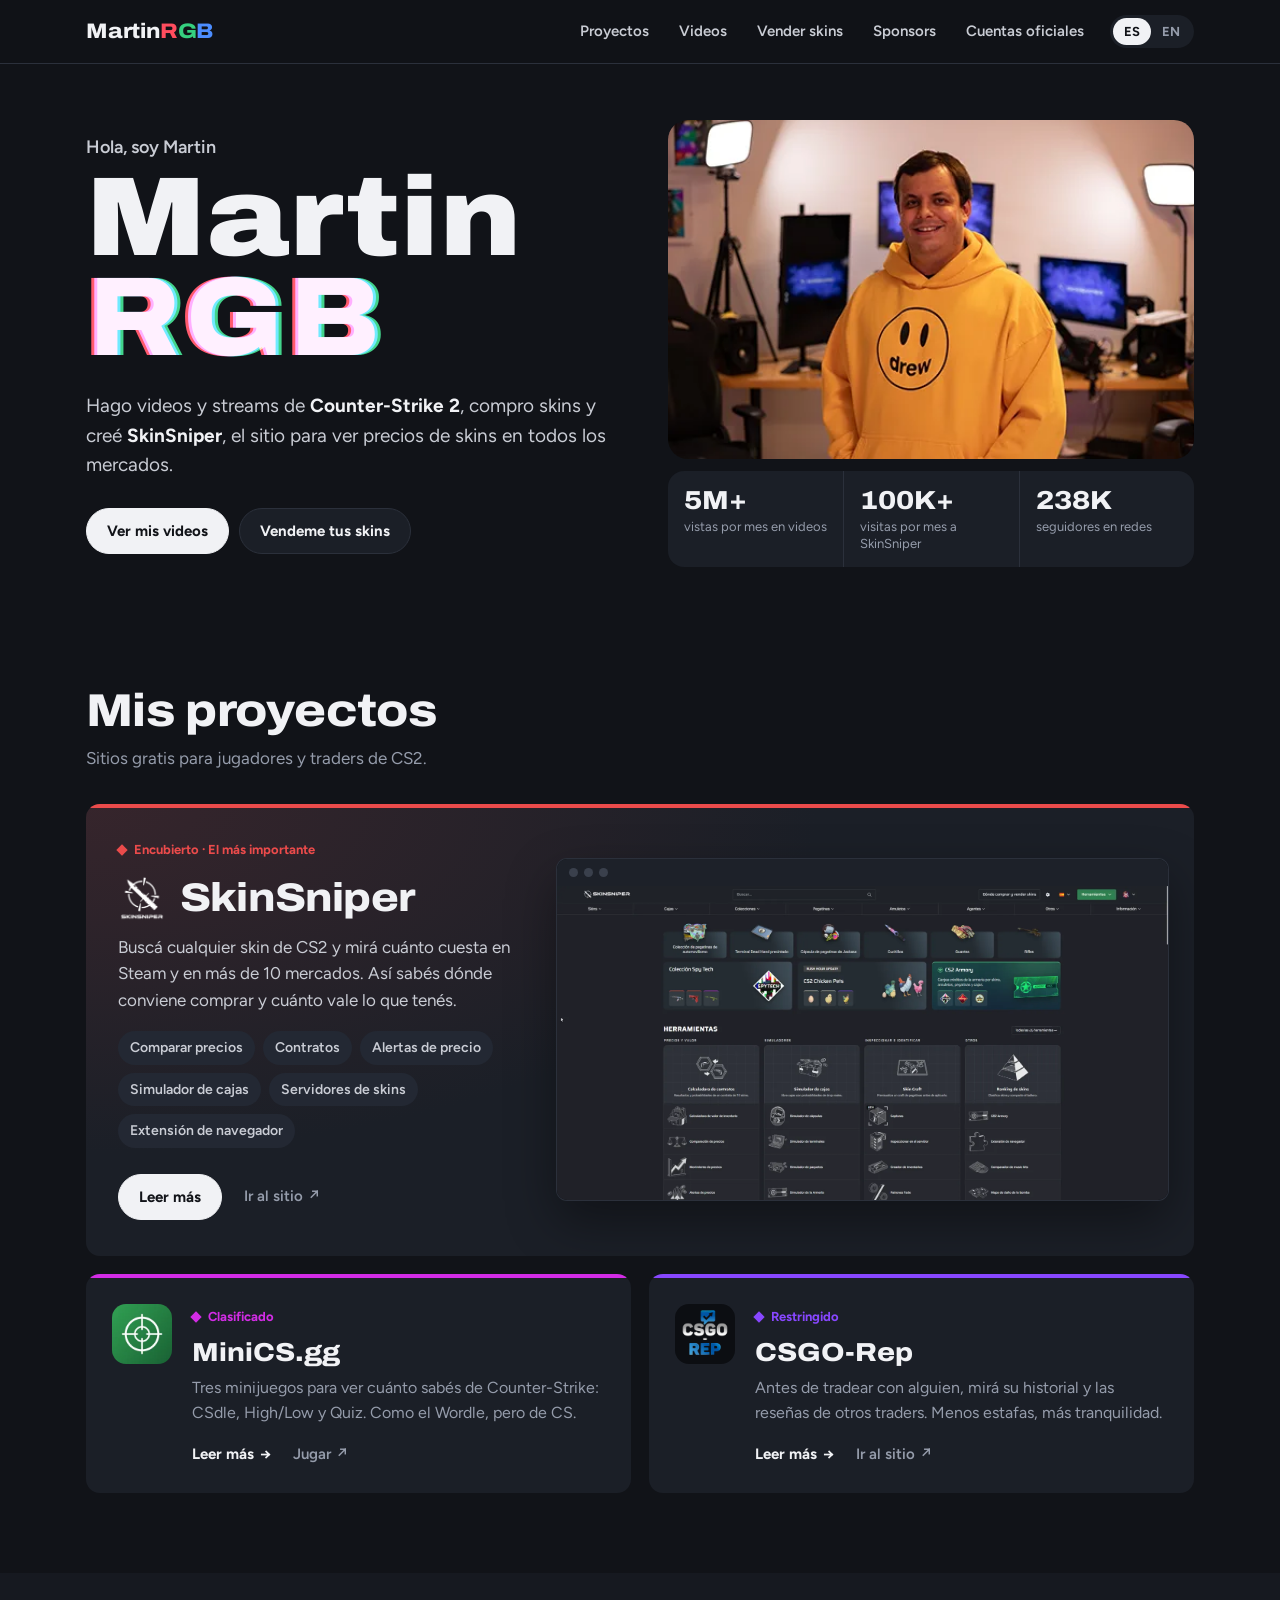
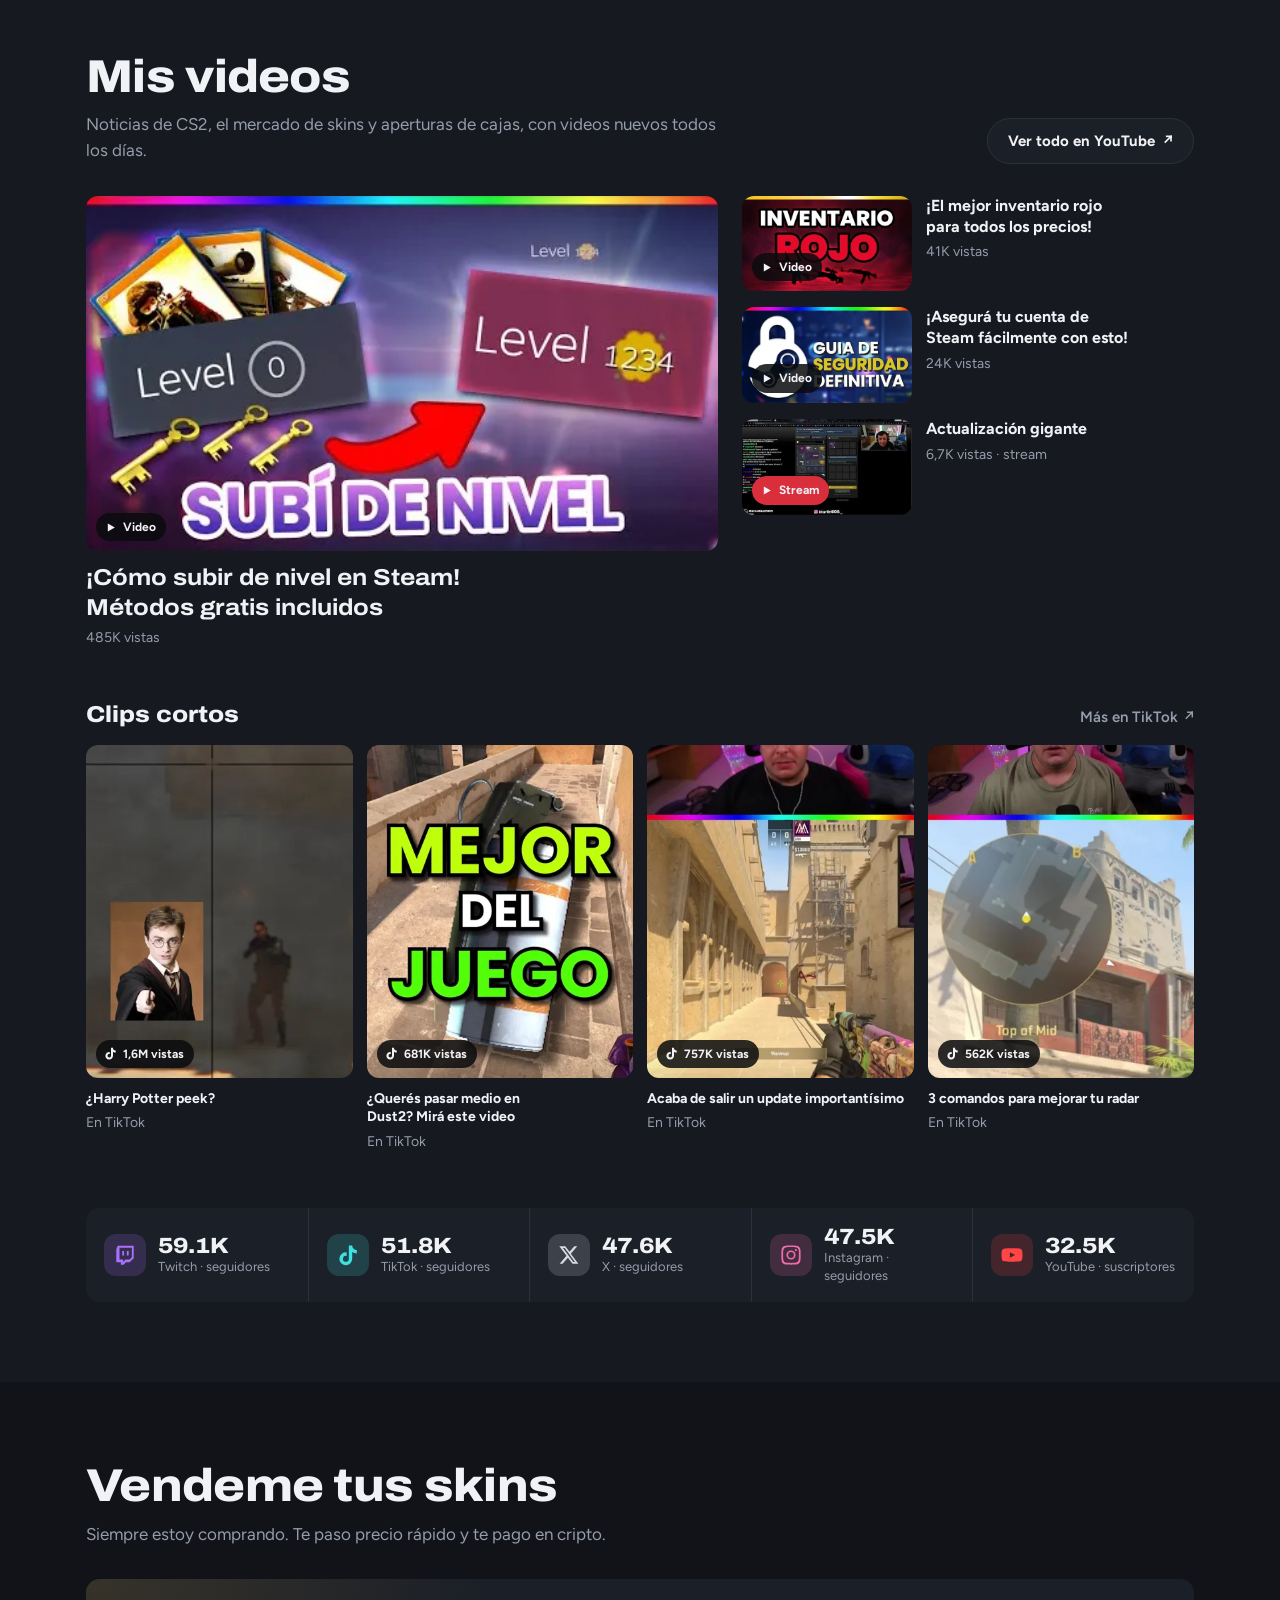
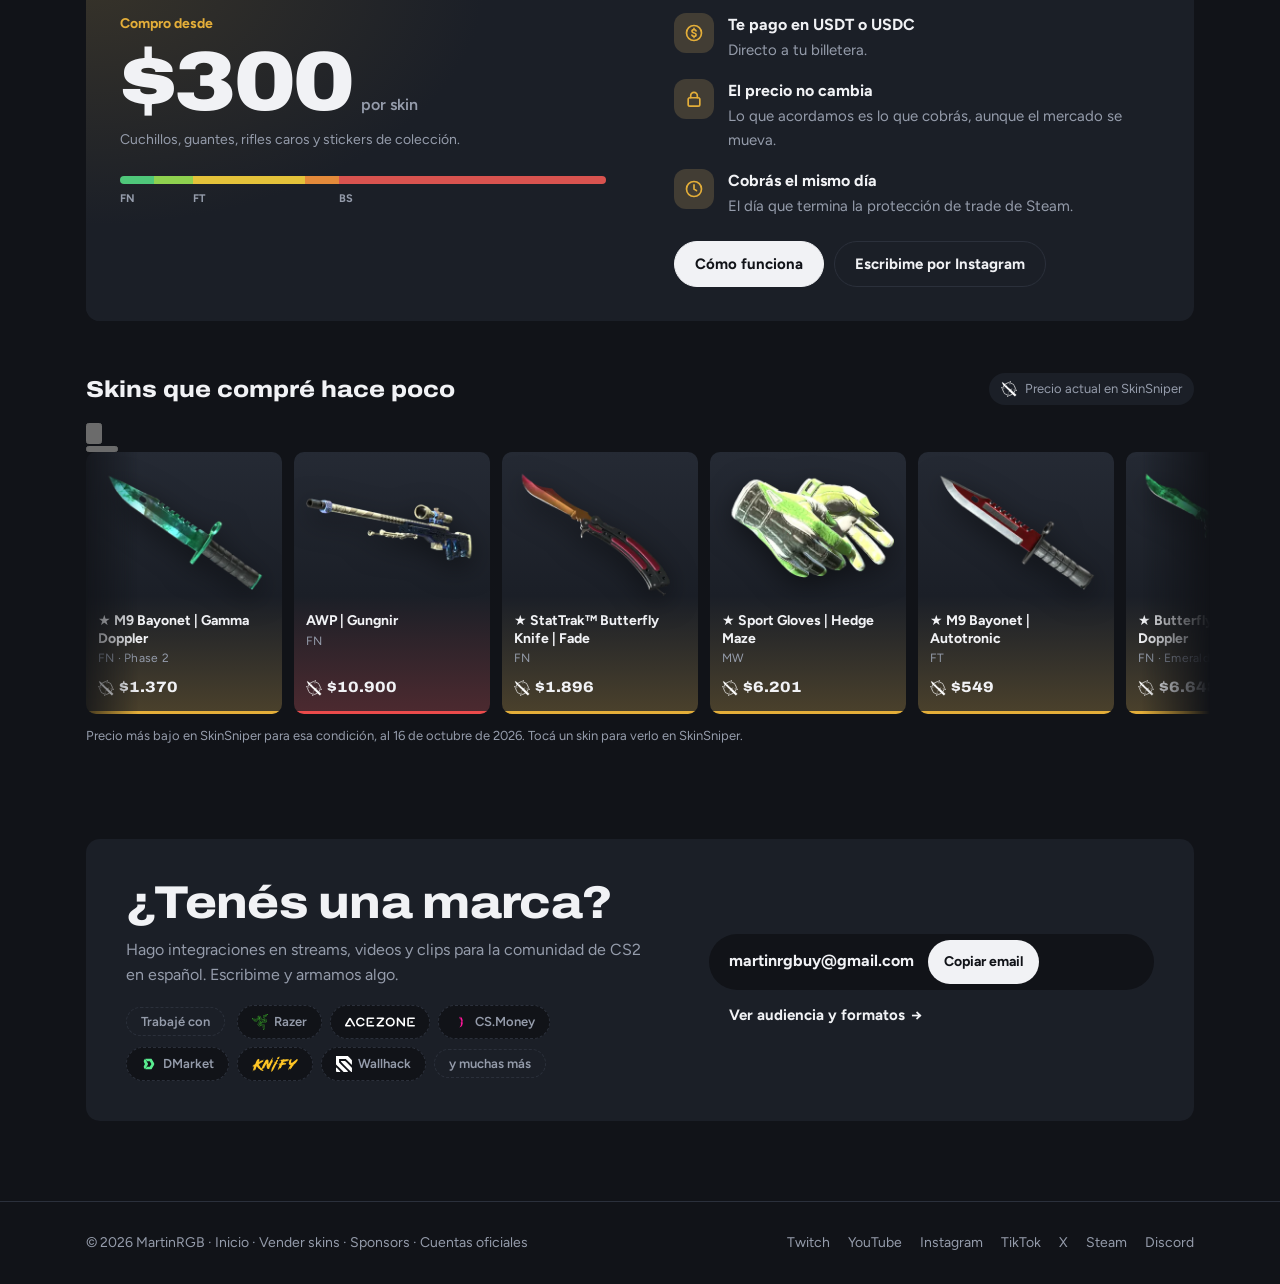
==== commit b978bb45: "Add files via upload" ====
--- a/index.html
+++ b/index.html
@@ -180,7 +180,11 @@
     </div>
 
     <div class="subhead"><h3><span class="es">Skins que compré hace poco</span><span class="en">Skins I bought recently</span></h3><span class="example-note"><img src="img/ss-mark.webp" alt="" class="ss-mini"><span class="es">Precio actual en SkinSniper</span><span class="en">Current SkinSniper price</span></span></div>
+    <div class="car-wrap">
+    <button type="button" class="car-btn prev" aria-label="Anteriores"><svg viewBox="0 0 24 24"><path d="M15 5l-7 7 7 7"/></svg></button>
+    <button type="button" class="car-btn next" aria-label="Siguientes"><svg viewBox="0 0 24 24"><path d="M9 5l7 7-7 7"/></svg></button>
     <div class="carousel" aria-label="Skins"><div class="track"><a class="skin gold" href="https://skinsniper.com/skins/m9-bayonet-gamma-doppler?phase=Phase%202" target="_blank" rel="noopener"><div class="pic"><img src="img/bought/00-m9-bayonet-gamma-doppler-phase2.webp" alt="" loading="lazy"></div><div class="info"><b>★ M9 Bayonet | Gamma Doppler</b><small>FN · Phase 2</small><div class="price"><img src="img/ss-mark.webp" alt="SkinSniper" class="ss-mini"><span class="es">$1.370</span><span class="en">$1,370</span></div></div></a><a class="skin covert" href="https://skinsniper.com/skins/awp-gungnir" target="_blank" rel="noopener"><div class="pic"><img src="img/bought/01-awp-gungnir.webp" alt="" loading="lazy"></div><div class="info"><b>AWP | Gungnir</b><small>FN</small><div class="price"><img src="img/ss-mark.webp" alt="SkinSniper" class="ss-mini"><span class="es">$10.900</span><span class="en">$10,900</span></div></div></a><a class="skin gold" href="https://skinsniper.com/skins/butterfly-knife-fade" target="_blank" rel="noopener"><div class="pic"><img src="img/bought/02-butterfly-knife-fade.webp" alt="" loading="lazy"></div><div class="info"><b>★ StatTrak™ Butterfly Knife | Fade</b><small>FN</small><div class="price"><img src="img/ss-mark.webp" alt="SkinSniper" class="ss-mini"><span class="es">$1.896</span><span class="en">$1,896</span></div></div></a><a class="skin gold" href="https://skinsniper.com/skins/sport-gloves-hedge-maze" target="_blank" rel="noopener"><div class="pic"><img src="img/bought/03-sport-gloves-hedge-maze.webp" alt="" loading="lazy"></div><div class="info"><b>★ Sport Gloves | Hedge Maze</b><small>MW</small><div class="price"><img src="img/ss-mark.webp" alt="SkinSniper" class="ss-mini"><span class="es">$6.201</span><span class="en">$6,201</span></div></div></a><a class="skin gold" href="https://skinsniper.com/skins/m9-bayonet-autotronic" target="_blank" rel="noopener"><div class="pic"><img src="img/bought/04-m9-bayonet-autotronic.webp" alt="" loading="lazy"></div><div class="info"><b>★ M9 Bayonet | Autotronic</b><small>FT</small><div class="price"><img src="img/ss-mark.webp" alt="SkinSniper" class="ss-mini"><span class="es">$549</span><span class="en">$549</span></div></div></a><a class="skin gold" href="https://skinsniper.com/skins/butterfly-knife-gamma-doppler?phase=Emerald" target="_blank" rel="noopener"><div class="pic"><img src="img/bought/05-butterfly-knife-gamma-doppler-emerald.webp" alt="" loading="lazy"></div><div class="info"><b>★ Butterfly Knife | Gamma Doppler</b><small>FN · Emerald</small><div class="price"><img src="img/ss-mark.webp" alt="SkinSniper" class="ss-mini"><span class="es">$6.648</span><span class="en">$6,648</span></div></div></a><a class="skin gold" href="https://skinsniper.com/skins/sport-gloves-slingshot" target="_blank" rel="noopener"><div class="pic"><img src="img/bought/06-sport-gloves-slingshot.webp" alt="" loading="lazy"></div><div class="info"><b>★ Sport Gloves | Slingshot</b><small>FT</small><div class="price"><img src="img/ss-mark.webp" alt="SkinSniper" class="ss-mini"><span class="es">$277</span><span class="en">$277</span></div></div></a><a class="skin gold" href="https://skinsniper.com/skins/sport-gloves-occult" target="_blank" rel="noopener"><div class="pic"><img src="img/bought/07-sport-gloves-occult.webp" alt="" loading="lazy"></div><div class="info"><b>★ Sport Gloves | Occult</b><small>FN</small><div class="price"><img src="img/ss-mark.webp" alt="SkinSniper" class="ss-mini"><span class="es">$1.699</span><span class="en">$1,699</span></div></div></a><a class="skin gold" href="https://skinsniper.com/skins/skeleton-knife" target="_blank" rel="noopener"><div class="pic"><img src="img/bought/08-skeleton-knife.webp" alt="" loading="lazy"></div><div class="info"><b>★ Skeleton Knife</b><small>Vanilla</small><div class="price"><img src="img/ss-mark.webp" alt="SkinSniper" class="ss-mini"><span class="es">$189</span><span class="en">$189</span></div></div></a><a class="skin gold" href="https://skinsniper.com/skins/sport-gloves-vice" target="_blank" rel="noopener"><div class="pic"><img src="img/bought/09-sport-gloves-vice.webp" alt="" loading="lazy"></div><div class="info"><b>★ Sport Gloves | Vice</b><small>FT</small><div class="price"><img src="img/ss-mark.webp" alt="SkinSniper" class="ss-mini"><span class="es">$340</span><span class="en">$340</span></div></div></a><a class="skin gold" href="https://skinsniper.com/skins/butterfly-knife-fade" target="_blank" rel="noopener"><div class="pic"><img src="img/bought/10-butterfly-knife-fade.webp" alt="" loading="lazy"></div><div class="info"><b>★ Butterfly Knife | Fade</b><small>FN</small><div class="price"><img src="img/ss-mark.webp" alt="SkinSniper" class="ss-mini"><span class="es">$1.895</span><span class="en">$1,895</span></div></div></a><a class="skin covert" href="https://skinsniper.com/skins/ak-47-wild-lotus" target="_blank" rel="noopener"><div class="pic"><img src="img/bought/11-ak-47-wild-lotus.webp" alt="" loading="lazy"></div><div class="info"><b>AK-47 | Wild Lotus</b><small>WW</small><div class="price"><img src="img/ss-mark.webp" alt="SkinSniper" class="ss-mini"><span class="es">$4.490</span><span class="en">$4,490</span></div></div></a><a class="skin restricted" href="https://skinsniper.com/skins/desert-eagle-blaze" target="_blank" rel="noopener"><div class="pic"><img src="img/bought/12-desert-eagle-blaze.webp" alt="" loading="lazy"></div><div class="info"><b>Desert Eagle | Blaze</b><small>FN</small><div class="price"><img src="img/ss-mark.webp" alt="SkinSniper" class="ss-mini"><span class="es">$535</span><span class="en">$535</span></div></div></a><a class="skin gold" href="https://skinsniper.com/skins/hand-wraps-slaughter" target="_blank" rel="noopener"><div class="pic"><img src="img/bought/13-hand-wraps-slaughter.webp" alt="" loading="lazy"></div><div class="info"><b>★ Hand Wraps | Slaughter</b><small>FT</small><div class="price"><img src="img/ss-mark.webp" alt="SkinSniper" class="ss-mini"><span class="es">$418</span><span class="en">$418</span></div></div></a><a class="skin gold" href="https://skinsniper.com/skins/m9-bayonet-doppler?phase=Phase%203" target="_blank" rel="noopener"><div class="pic"><img src="img/bought/14-m9-bayonet-doppler-phase3.webp" alt="" loading="lazy"></div><div class="info"><b>★ M9 Bayonet | Doppler</b><small>FN · Phase 3</small><div class="price"><img src="img/ss-mark.webp" alt="SkinSniper" class="ss-mini"><span class="es">$784</span><span class="en">$784</span></div></div></a><a class="skin gold" href="https://skinsniper.com/skins/skeleton-knife-doppler?phase=Ruby" target="_blank" rel="noopener"><div class="pic"><img src="img/bought/15-skeleton-knife-doppler-ruby.webp" alt="" loading="lazy"></div><div class="info"><b>★ Skeleton Knife | Doppler</b><small>FN · Ruby</small><div class="price"><img src="img/ss-mark.webp" alt="SkinSniper" class="ss-mini"><span class="es">$1.966</span><span class="en">$1,966</span></div></div></a><a class="skin gold" href="https://skinsniper.com/skins/sport-gloves-superconductor" target="_blank" rel="noopener"><div class="pic"><img src="img/bought/16-sport-gloves-superconductor.webp" alt="" loading="lazy"></div><div class="info"><b>★ Sport Gloves | Superconductor</b><small>WW</small><div class="price"><img src="img/ss-mark.webp" alt="SkinSniper" class="ss-mini"><span class="es">$1.100</span><span class="en">$1,100</span></div></div></a><a class="skin gold" href="https://skinsniper.com/skins/m9-bayonet-tiger-tooth" target="_blank" rel="noopener"><div class="pic"><img src="img/bought/17-m9-bayonet-tiger-tooth.webp" alt="" loading="lazy"></div><div class="info"><b>★ M9 Bayonet | Tiger Tooth</b><small>FN</small><div class="price"><img src="img/ss-mark.webp" alt="SkinSniper" class="ss-mini"><span class="es">$541</span><span class="en">$541</span></div></div></a><a class="skin gold" href="https://skinsniper.com/skins/butterfly-knife-blue-steel" target="_blank" rel="noopener"><div class="pic"><img src="img/bought/18-butterfly-knife-blue-steel.webp" alt="" loading="lazy"></div><div class="info"><b>★ Butterfly Knife | Blue Steel</b><small>WW</small><div class="price"><img src="img/ss-mark.webp" alt="SkinSniper" class="ss-mini"><span class="es">$632</span><span class="en">$632</span></div></div></a><a class="skin gold" href="https://skinsniper.com/skins/sport-gloves-nocts" target="_blank" rel="noopener"><div class="pic"><img src="img/bought/19-sport-gloves-nocts.webp" alt="" loading="lazy"></div><div class="info"><b>★ Sport Gloves | Nocts</b><small>WW</small><div class="price"><img src="img/ss-mark.webp" alt="SkinSniper" class="ss-mini"><span class="es">$467</span><span class="en">$467</span></div></div></a><a class="skin gold" href="https://skinsniper.com/skins/skeleton-knife-doppler?phase=Black%20Pearl" target="_blank" rel="noopener"><div class="pic"><img src="img/bought/20-skeleton-knife-doppler-blackpearl.webp" alt="" loading="lazy"></div><div class="info"><b>★ Skeleton Knife | Doppler</b><small>FN · Black Pearl</small><div class="price"><img src="img/ss-mark.webp" alt="SkinSniper" class="ss-mini"><span class="es">$2.099</span><span class="en">$2,099</span></div></div></a><a class="skin gold" href="https://skinsniper.com/skins/karambit-freehand" target="_blank" rel="noopener"><div class="pic"><img src="img/bought/21-karambit-freehand.webp" alt="" loading="lazy"></div><div class="info"><b>★ StatTrak™ Karambit | Freehand</b><small>FN</small><div class="price"><img src="img/ss-mark.webp" alt="SkinSniper" class="ss-mini"><span class="es">$579</span><span class="en">$579</span></div></div></a><a class="skin gold" href="https://skinsniper.com/skins/stiletto-knife-fade" target="_blank" rel="noopener"><div class="pic"><img src="img/bought/22-stiletto-knife-fade.webp" alt="" loading="lazy"></div><div class="info"><b>★ Stiletto Knife | Fade</b><small>FN</small><div class="price"><img src="img/ss-mark.webp" alt="SkinSniper" class="ss-mini"><span class="es">$346</span><span class="en">$346</span></div></div></a><a class="skin gold" href="https://skinsniper.com/skins/butterfly-knife-gamma-doppler?phase=Phase%203" target="_blank" rel="noopener"><div class="pic"><img src="img/bought/23-butterfly-knife-gamma-doppler-phase3.webp" alt="" loading="lazy"></div><div class="info"><b>★ Butterfly Knife | Gamma Doppler</b><small>FN · Phase 3</small><div class="price"><img src="img/ss-mark.webp" alt="SkinSniper" class="ss-mini"><span class="es">$1.514</span><span class="en">$1,514</span></div></div></a><a class="skin gold" href="https://skinsniper.com/skins/driver-gloves-brocade-crane" target="_blank" rel="noopener"><div class="pic"><img src="img/bought/24-driver-gloves-brocade-crane.webp" alt="" loading="lazy"></div><div class="info"><b>★ Driver Gloves | Brocade Crane</b><small>FT</small><div class="price"><img src="img/ss-mark.webp" alt="SkinSniper" class="ss-mini"><span class="es">$149</span><span class="en">$149</span></div></div></a><a class="skin covert" href="https://skinsniper.com/skins/m4a1-s-fade" target="_blank" rel="noopener"><div class="pic"><img src="img/bought/25-m4a1-s-fade.webp" alt="" loading="lazy"></div><div class="info"><b>M4A1-S | Fade</b><small>FN</small><div class="price"><img src="img/ss-mark.webp" alt="SkinSniper" class="ss-mini"><span class="es">$149</span><span class="en">$149</span></div></div></a><a class="skin gold" href="https://skinsniper.com/skins/specialist-gloves-tiger-strike" target="_blank" rel="noopener"><div class="pic"><img src="img/bought/26-specialist-gloves-tiger-strike.webp" alt="" loading="lazy"></div><div class="info"><b>★ Specialist Gloves | Tiger Strike</b><small>FT</small><div class="price"><img src="img/ss-mark.webp" alt="SkinSniper" class="ss-mini"><span class="es">$128</span><span class="en">$128</span></div></div></a><a class="skin gold" href="https://skinsniper.com/skins/navaja-knife-doppler?phase=Ruby" target="_blank" rel="noopener"><div class="pic"><img src="img/bought/27-navaja-knife-doppler-ruby.webp" alt="" loading="lazy"></div><div class="info"><b>★ Navaja Knife | Doppler</b><small>FN · Ruby</small><div class="price"><img src="img/ss-mark.webp" alt="SkinSniper" class="ss-mini"><span class="es">$235</span><span class="en">$235</span></div></div></a><a class="skin gold" href="https://skinsniper.com/skins/navaja-knife-doppler?phase=Sapphire" target="_blank" rel="noopener"><div class="pic"><img src="img/bought/28-navaja-knife-doppler-sapphire.webp" alt="" loading="lazy"></div><div class="info"><b>★ Navaja Knife | Doppler</b><small>FN · Sapphire</small><div class="price"><img src="img/ss-mark.webp" alt="SkinSniper" class="ss-mini"><span class="es">$174</span><span class="en">$174</span></div></div></a><a class="skin gold" href="https://skinsniper.com/skins/skeleton-knife-marble-fade" target="_blank" rel="noopener"><div class="pic"><img src="img/bought/29-skeleton-knife-marble-fade.webp" alt="" loading="lazy"></div><div class="info"><b>★ Skeleton Knife | Marble Fade</b><small>FN</small><div class="price"><img src="img/ss-mark.webp" alt="SkinSniper" class="ss-mini"><span class="es">$309</span><span class="en">$309</span></div></div></a><a class="skin gold" href="https://skinsniper.com/skins/butterfly-knife-scorched" target="_blank" rel="noopener"><div class="pic"><img src="img/bought/30-butterfly-knife-scorched.webp" alt="" loading="lazy"></div><div class="info"><b>★ Butterfly Knife | Scorched</b><small>WW</small><div class="price"><img src="img/ss-mark.webp" alt="SkinSniper" class="ss-mini"><span class="es">$398</span><span class="en">$398</span></div></div></a><a class="skin gold" href="https://skinsniper.com/skins/specialist-gloves-fade" target="_blank" rel="noopener"><div class="pic"><img src="img/bought/31-specialist-gloves-fade.webp" alt="" loading="lazy"></div><div class="info"><b>★ Specialist Gloves | Fade</b><small>MW</small><div class="price"><img src="img/ss-mark.webp" alt="SkinSniper" class="ss-mini"><span class="es">$373</span><span class="en">$373</span></div></div></a><a class="skin gold" href="https://skinsniper.com/skins/butterfly-knife-lore" target="_blank" rel="noopener"><div class="pic"><img src="img/bought/32-butterfly-knife-lore.webp" alt="" loading="lazy"></div><div class="info"><b>★ Butterfly Knife | Lore</b><small>FT</small><div class="price"><img src="img/ss-mark.webp" alt="SkinSniper" class="ss-mini"><span class="es">$553</span><span class="en">$553</span></div></div></a><a class="skin gold" href="https://skinsniper.com/skins/stiletto-knife-slaughter" target="_blank" rel="noopener"><div class="pic"><img src="img/bought/33-stiletto-knife-slaughter.webp" alt="" loading="lazy"></div><div class="info"><b>★ Stiletto Knife | Slaughter</b><small>FN</small><div class="price"><img src="img/ss-mark.webp" alt="SkinSniper" class="ss-mini"><span class="es">$360</span><span class="en">$360</span></div></div></a></div></div>
+    </div>
     <p class="asof"><span class="es">Precio más bajo en SkinSniper para esa condición, al 16 de octubre de 2026. Tocá un skin para verlo en SkinSniper.</span><span class="en">Lowest SkinSniper price for that condition, as of 16 October 2026. Tap a skin to see it on SkinSniper.</span></p>
   </div>
 </section>
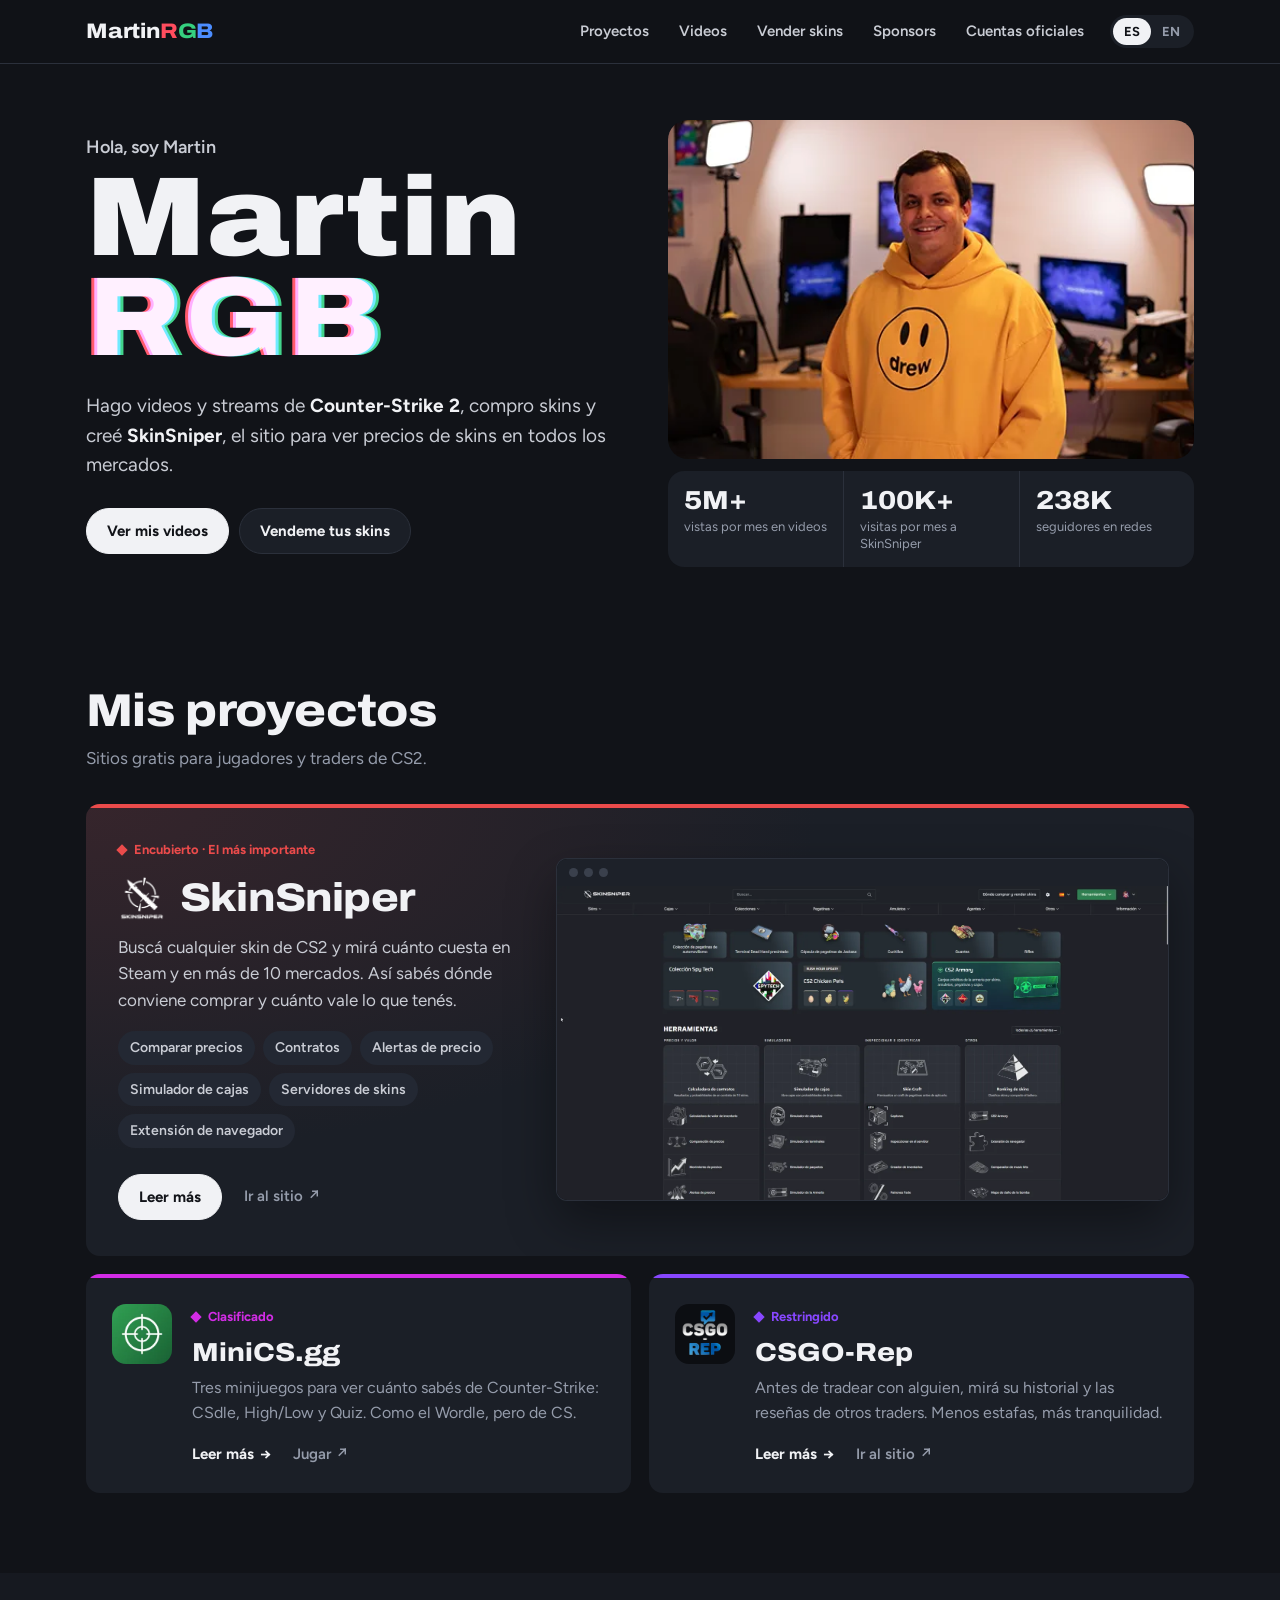
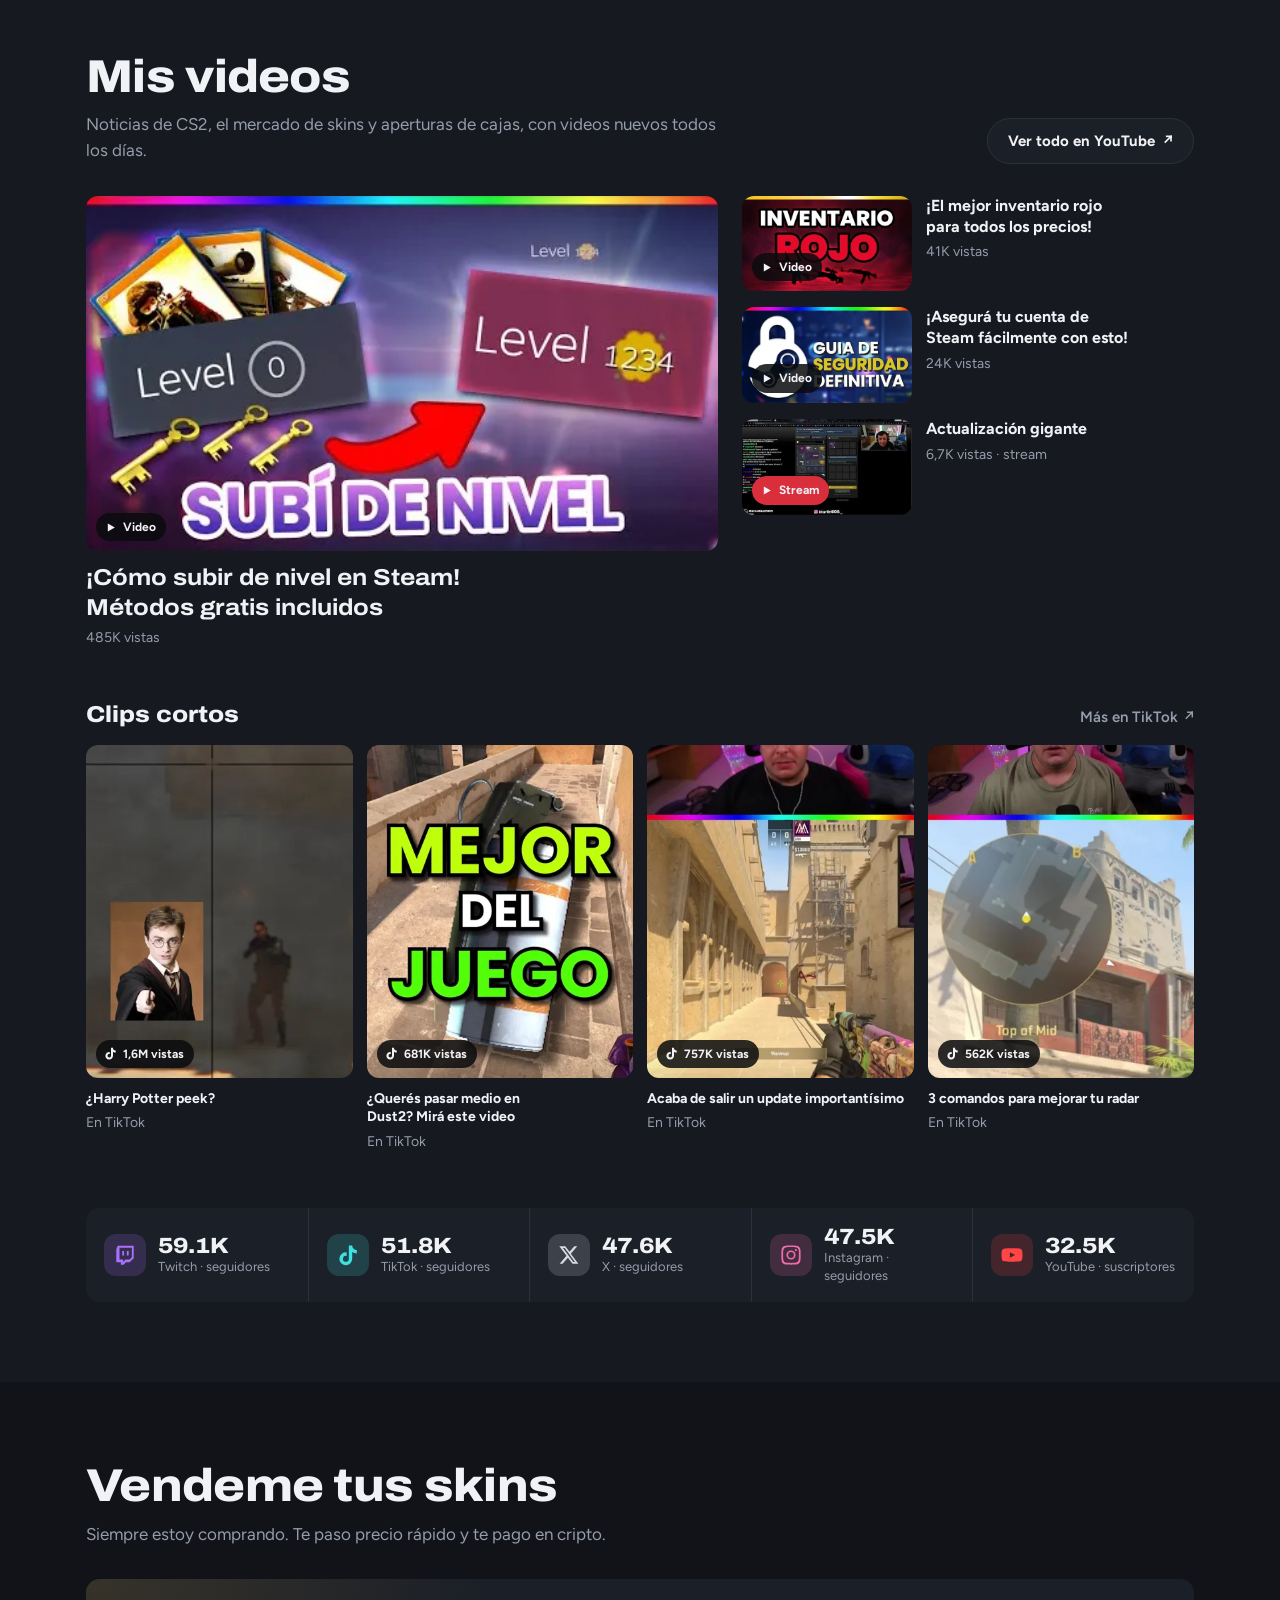
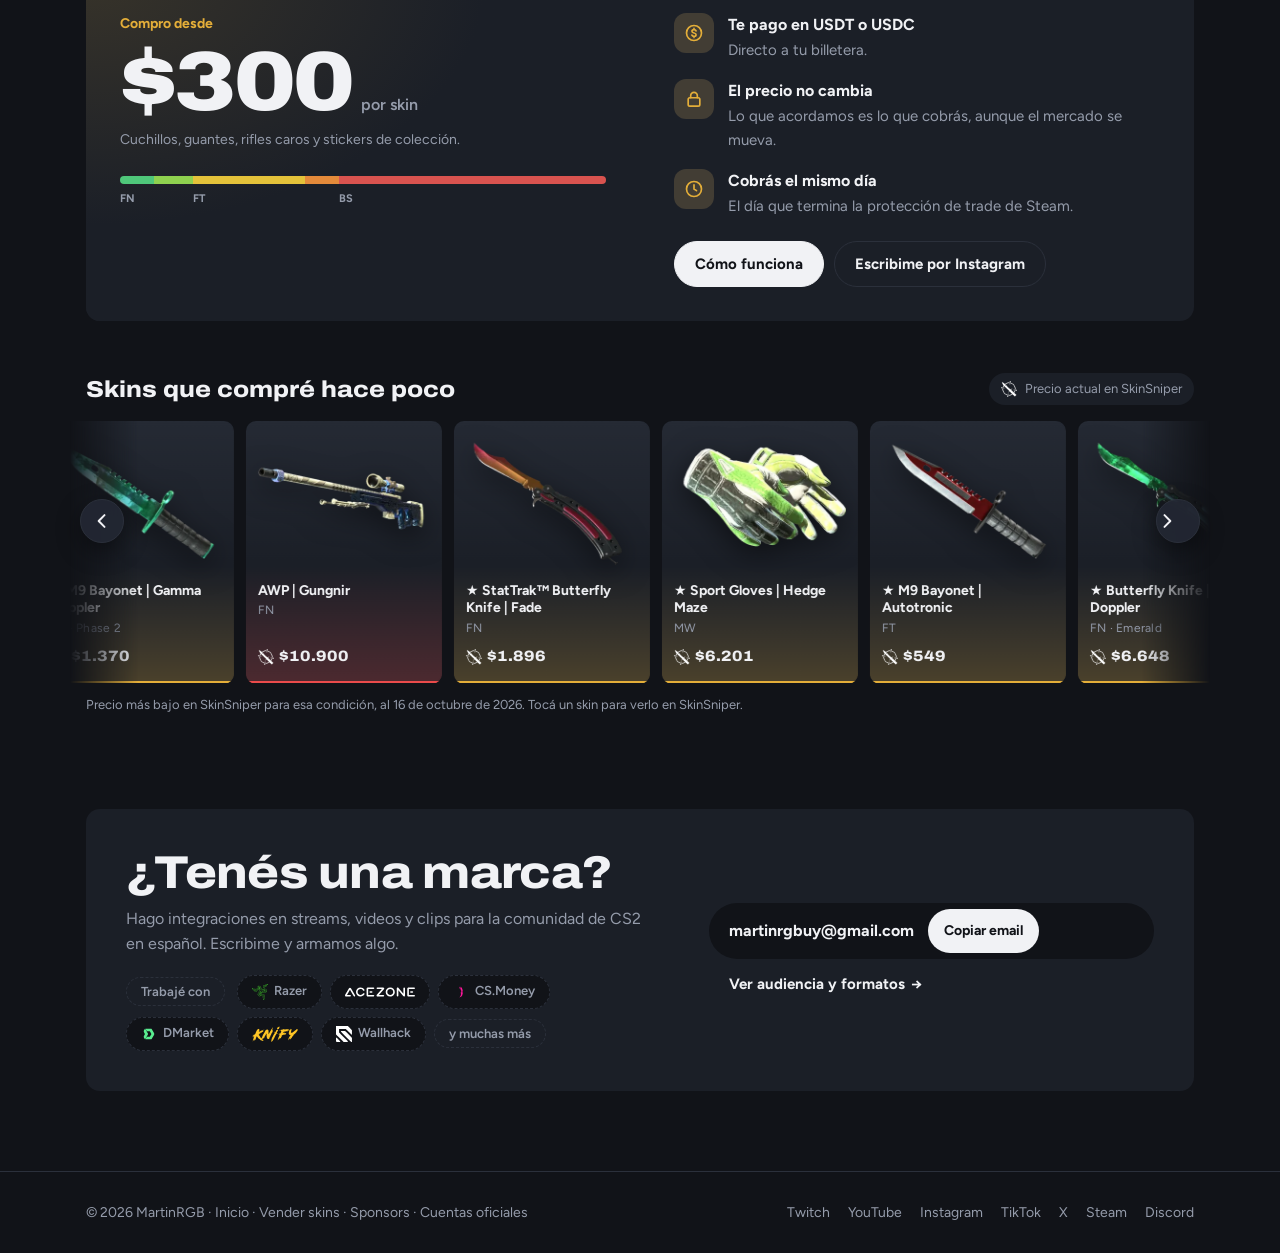
==== commit 70acc4ca: "Add files via upload" ====
--- a/index.html
+++ b/index.html
@@ -5,12 +5,14 @@
 <meta name="viewport" content="width=device-width, initial-scale=1, viewport-fit=cover">
 <title>MartinRGB</title>
 <meta name="title-en" content="MartinRGB">
+<link rel="icon" href="favicon.ico" sizes="any">
+<link rel="icon" href="favicon-32.png" type="image/png" sizes="32x32">
+<link rel="apple-touch-icon" href="apple-touch-icon.png">
 <link rel="preconnect" href="https://fonts.googleapis.com">
 <link rel="preconnect" href="https://fonts.gstatic.com" crossorigin>
 <link rel="stylesheet" href="https://fonts.googleapis.com/css2?family=Archivo:wdth,wght@100..125,600..900&family=Figtree:wght@400;500;600;700&display=swap">
 <link rel="stylesheet" href="assets/site.css">
 <meta name="description" content="MartinRGB: creador de contenido de CS2, fundador de SkinSniper y comprador de skins.">
-<link rel="icon" href="favicon.svg" type="image/svg+xml">
 <meta property="og:title" content="MartinRGB">
 <meta property="og:description" content="MartinRGB: creador de contenido de CS2, fundador de SkinSniper y comprador de skins.">
 <meta property="og:image" content="https://martinrgb.com/img/og.jpg">
--- a/assets/site.css
+++ b/assets/site.css
@@ -548,3 +548,16 @@
 .case.vertical .vframe { display: flex; }
 .case.vertical .thumb.vt { flex: 1; aspect-ratio: auto; min-height: 260px; }
 @media (max-width: 860px) { .case.vertical .thumb.vt { aspect-ratio: 9/16; min-height: 0; flex: none; width: 100%; } .case.vertical .vframe { display: block; } }
+
+/* carousel controls: arrows + drag */
+.car-wrap { position: relative; }
+.carousel.js { cursor: grab; touch-action: pan-y; user-select: none; -webkit-user-select: none; }
+.carousel.js .track { animation: none !important; will-change: transform; }
+.carousel.grabbing { cursor: grabbing; }
+.carousel img { -webkit-user-drag: none; user-drag: none; pointer-events: none; }
+.car-btn { position: absolute; top: 38%; transform: translateY(-50%); z-index: 3; width: 44px; height: 44px; border-radius: 50%; border: 1px solid var(--line); background: color-mix(in srgb, var(--panel-2) 92%, transparent); color: var(--fg); display: grid; place-items: center; cursor: pointer; box-shadow: 0 8px 24px rgba(0,0,0,.45); }
+.car-btn:hover { background: var(--fg); color: #111318; }
+.car-btn svg { width: 20px; height: 20px; fill: none; stroke: currentColor; stroke-width: 2.4; stroke-linecap: round; stroke-linejoin: round; }
+.car-btn.prev { left: -6px; } .car-btn.next { right: -6px; }
+@media (max-width: 600px) { .car-btn { width: 38px; height: 38px; } .car-btn.prev { left: 0; } .car-btn.next { right: 0; } }
+@media (prefers-reduced-motion: reduce) { .carousel.js { overflow: hidden; } }
